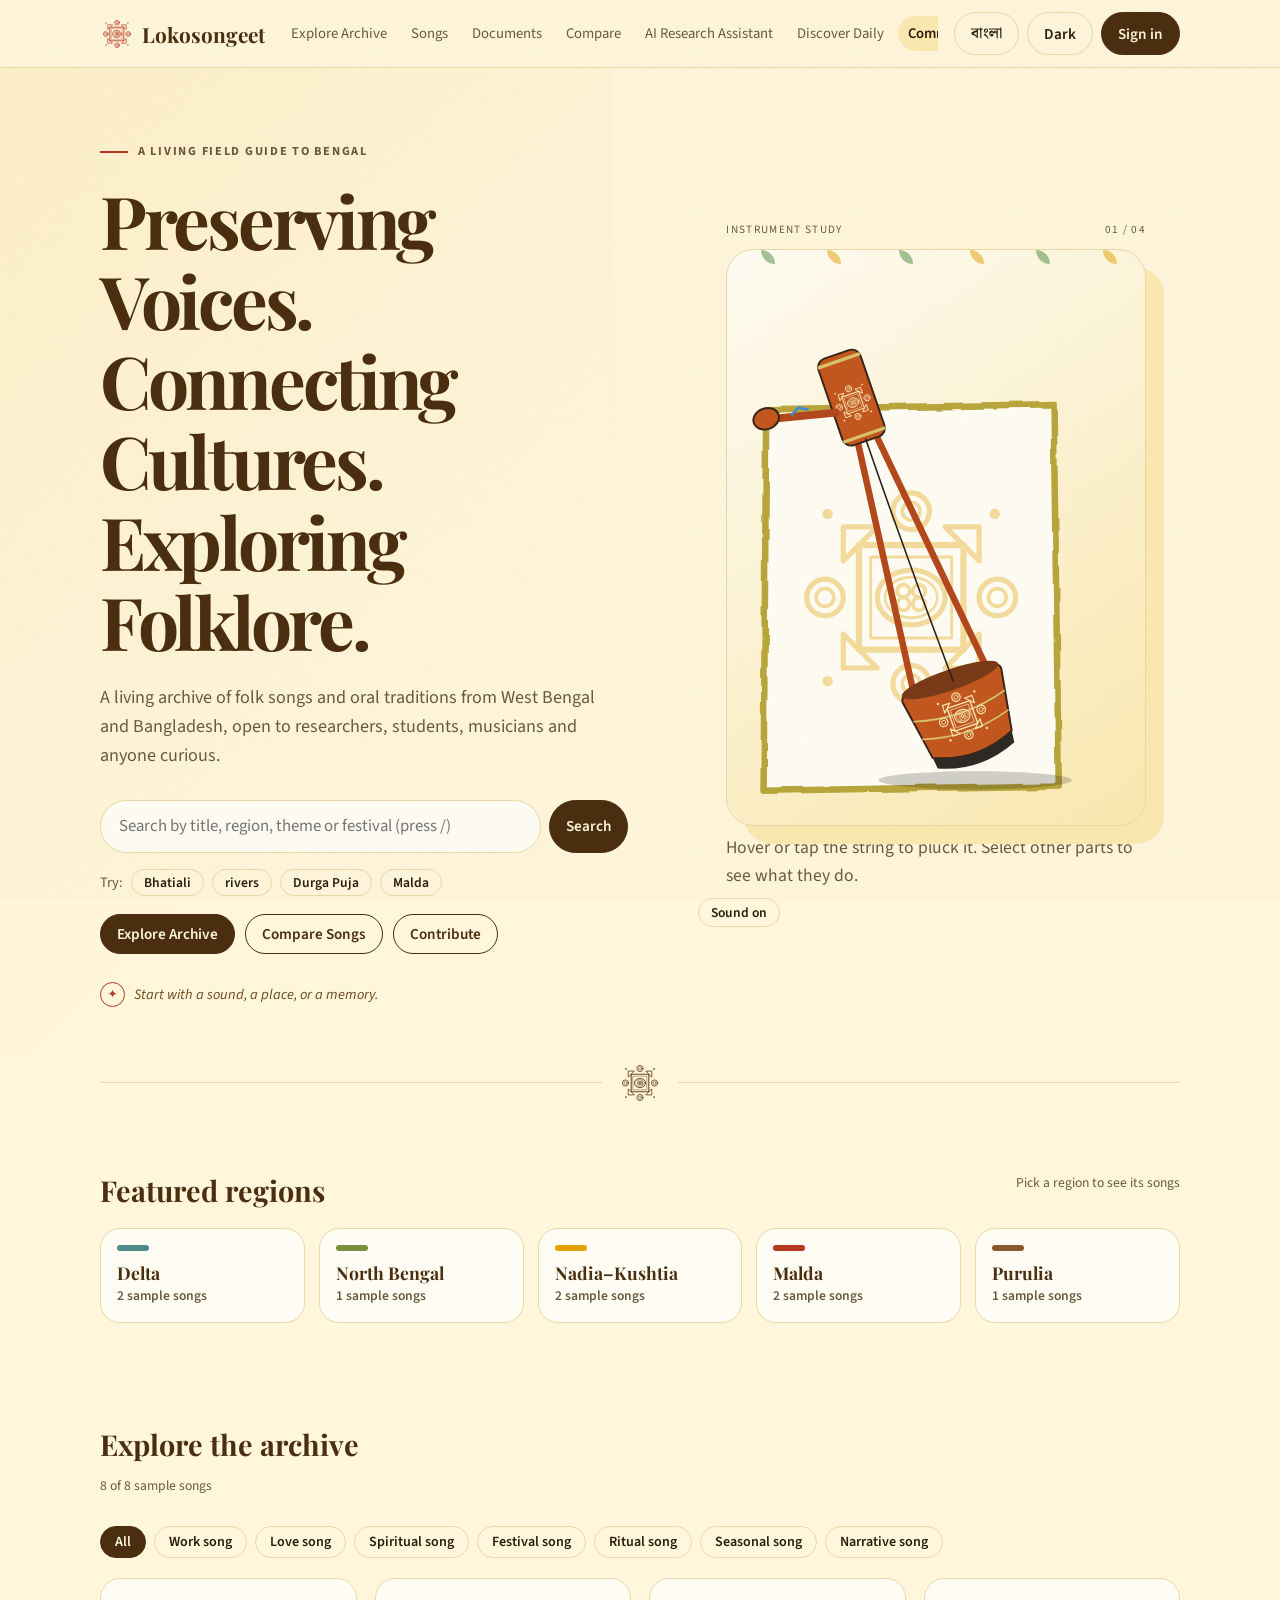
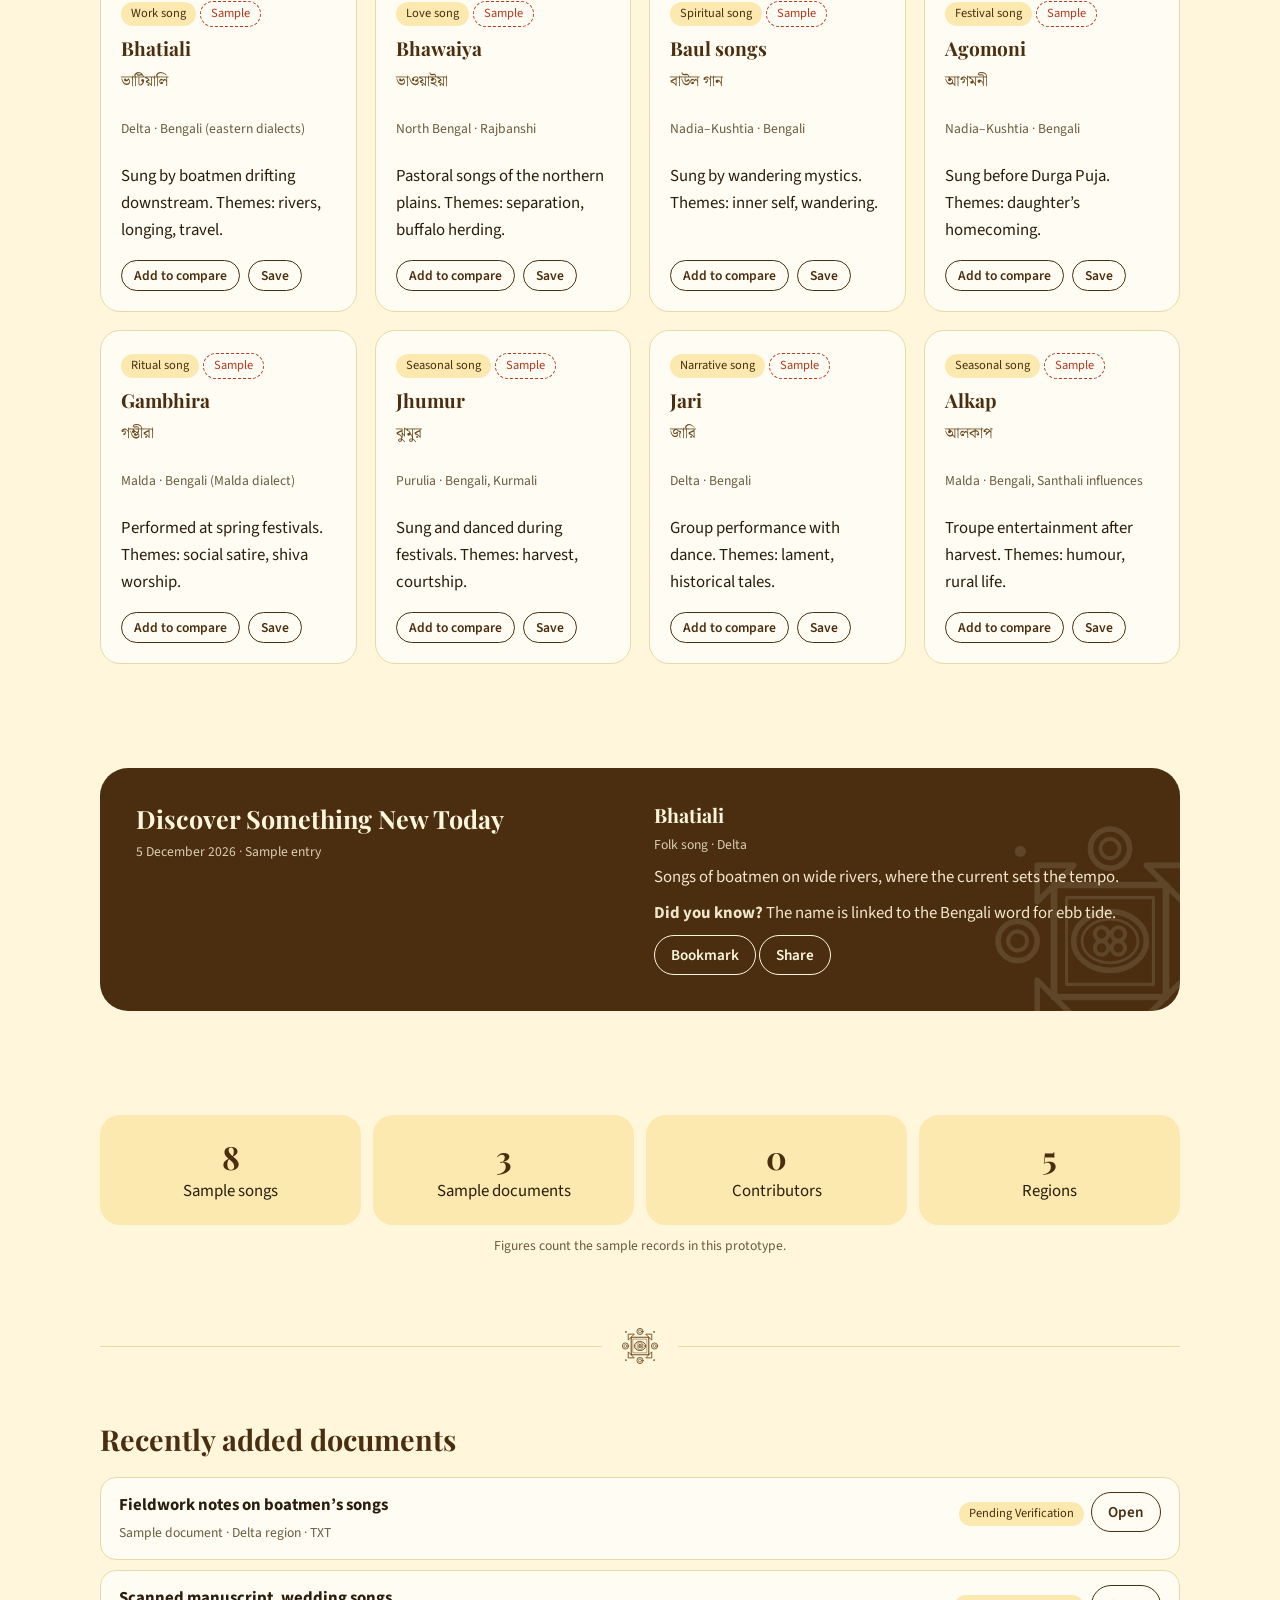
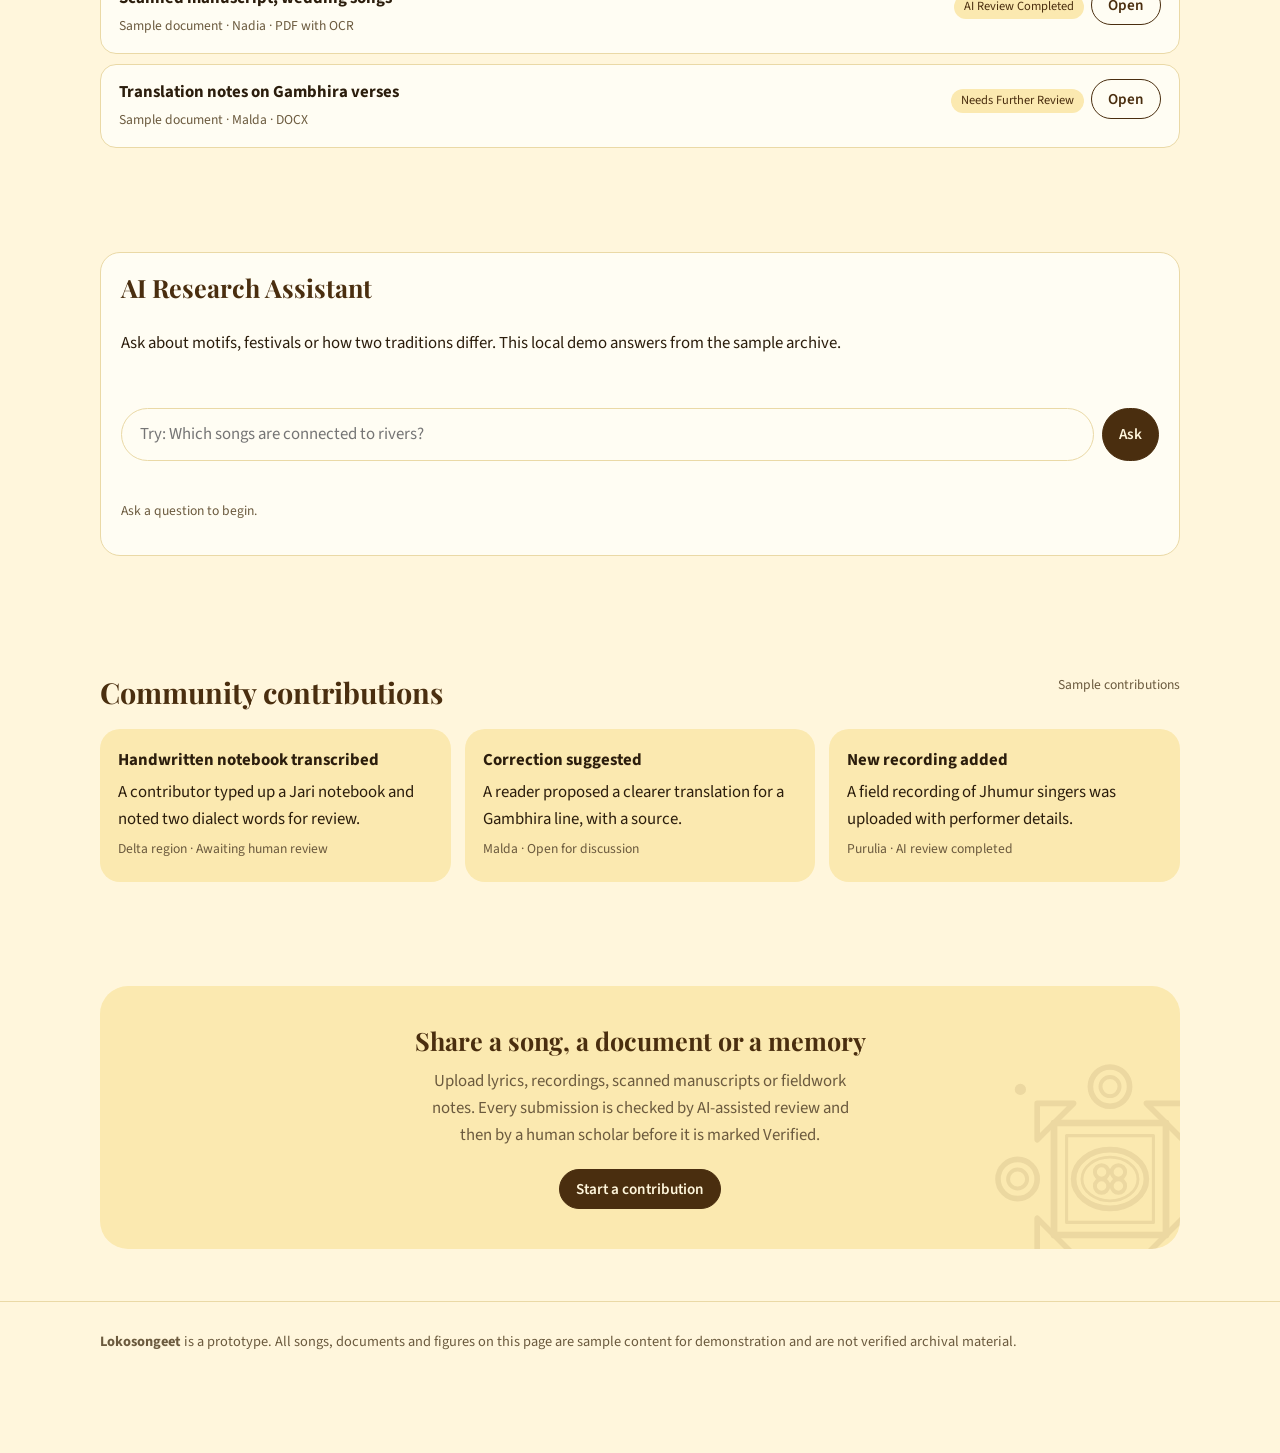
==== index.html @ 604150b5 "Add clickable song details" ====
<!DOCTYPE html>
<html lang="en">
<head>
<meta charset="utf-8">
<meta name="viewport" content="width=device-width, initial-scale=1, viewport-fit=cover">
<title>Lokosongeet – Folklore Archive</title>
<link rel="stylesheet" href="https://fonts.googleapis.com/css2?family=Playfair+Display:wght@500;700&family=Source+Sans+3:wght@400;500;600&family=Noto+Serif+Bengali:wght@400;600&display=swap">
<link rel="stylesheet" href="style.css">
</head>
<body>
<svg width="0" height="0" style="position:absolute" aria-hidden="true"><defs><symbol id="mot" viewBox="0 0 100 100" fill="none" stroke="currentColor" stroke-linecap="round" stroke-linejoin="round"><rect x="30" y="30" width="40" height="40" stroke-width="2.4"/><rect x="34.5" y="34.5" width="31" height="31" stroke-width="1.1"/><ellipse cx="50" cy="50" rx="13" ry="10.5" stroke-width="2"/><ellipse cx="50" cy="50" rx="10" ry="7.8" stroke-width="1"/><g stroke-width="1.4"><circle cx="47" cy="47.5" r="2.4"/><circle cx="53" cy="47.5" r="2.4"/><circle cx="47" cy="52.5" r="2.4"/><circle cx="53" cy="52.5" r="2.4"/></g><g stroke-width="2"><circle cx="50" cy="17" r="7"/><circle cx="50" cy="83" r="7"/><circle cx="17" cy="50" r="7"/><circle cx="83" cy="50" r="7"/></g><g stroke-width="1.4"><circle cx="50" cy="17" r="3.4"/><circle cx="50" cy="83" r="3.4"/><circle cx="17" cy="50" r="3.4"/><circle cx="83" cy="50" r="3.4"/></g><g stroke-width="2"><path d="M24 23H37L24 36Z"/><path d="M76 23H63L76 36Z"/><path d="M24 77H37L24 64Z"/><path d="M76 77H63L76 64Z"/></g><g fill="currentColor" stroke="none"><circle cx="18" cy="18" r="2"/><circle cx="82" cy="18" r="2"/><circle cx="18" cy="82" r="2"/><circle cx="82" cy="82" r="2"/></g></symbol></defs></svg>
<a class="skip" href="#top">Skip to content</a>
<header><div class="bar">
<a class="logo" href="#top"><svg viewBox="0 0 100 100" aria-hidden="true"><use href="#mot"/></svg>Lokosongeet</a>
<nav aria-label="Main">
<a href="#archive" data-i="n1">Explore Archive</a><a href="#archive">Songs</a><a href="#docs">Documents</a><a href="#archive" data-compare>Compare</a><a href="#assistant">AI Research Assistant</a><a href="#daily">Discover Daily</a><a href="#contribute">Community</a><a href="#about">About</a>
</nav>
<div class="tools">
<button class="ghost" id="lang" aria-label="Switch language">বাংলা</button>
<button class="ghost" id="theme" aria-label="Toggle dark mode">Dark</button>
<button class="primary" id="signin">Sign in</button>
</div></div></header>

<main id="top" class="wrap">
<div class="hero hero-new">
<div>
<p class="eyebrow">A living field guide to Bengal</p>
<h1 data-i="h1">Preserving Voices. Connecting Cultures. Exploring Folklore.</h1>
<p data-i="sub">A living archive of folk songs and oral traditions from West Bengal and Bangladesh, open to researchers, students, musicians and anyone curious.</p>
<form class="search" role="search" id="sform"><input id="q" type="search" placeholder="Search by title, region, theme or festival (press /)" aria-label="Search the archive" list="sug"><datalist id="sug"></datalist><button class="primary" type="submit">Search</button></form>
<div class="pop"><span>Try:</span><button data-q="Bhatiali">Bhatiali</button><button data-q="rivers">rivers</button><button data-q="Durga Puja">Durga Puja</button><button data-q="Malda">Malda</button></div>
<div class="row" style="margin-top:18px"><a class="btn primary" href="#archive" data-i="b1">Explore Archive</a><a class="btn" href="#archive" data-compare data-i="b2">Compare Songs</a><a class="btn" href="#contribute" data-i="b3">Contribute</a></div>
<div class="hero-note"><span class="note-mark">✦</span><span>Start with a sound, a place, or a memory.</span></div>
</div>
<div>
<div class="visual-label"><span>Instrument study</span><span>01 / 04</span></div>
<div class="art">
<i class="lf" style="left:8%;--d:-1"></i><i class="lf" style="left:24%;--d:-6"></i><i class="lf" style="left:41%;--d:-3"></i><i class="lf" style="left:58%;--d:-8"></i><i class="lf" style="left:74%;--d:-4"></i><i class="lf" style="left:90%;--d:-9"></i>
<svg id="ek" viewBox="0 0 320 440" role="group" aria-label="Illustration of an ektara, a one-string folk instrument. Select a part to learn about it, or pluck the string.">
<defs><filter id="rough"><feTurbulence type="fractalNoise" baseFrequency=".035" numOctaves="2" seed="4"/><feDisplacementMap in="SourceGraphic" scale="5"/></filter></defs>
<path d="M30 122L250 118L254 410L28 414Z" fill="var(--surf)" stroke="#b9a63a" stroke-width="5" stroke-linejoin="round" filter="url(#rough)"/>
<use href="#mot" x="41" y="166" width="200" height="200" style="color:var(--sage)" opacity=".35"/>
<ellipse cx="190" cy="406" rx="74" ry="7" fill="#000" opacity=".18"/>
<g transform="rotate(-19 190 385)"><g class="sway">
<g class="part" data-part="neck" tabindex="0" role="button" aria-label="Split bamboo neck"><path d="M160 330Q172 220 183 126M220 330Q208 220 197 126" fill="none" stroke="#b5481c" stroke-width="5" stroke-linecap="round"/><path d="M160 330Q172 220 183 126L197 126Q208 220 220 330Z" fill="transparent"/></g>
<rect x="172" y="62" width="34" height="70" rx="7" fill="#c4571f" stroke="#3a2418" stroke-width="1.5"/>
<use href="#mot" x="172" y="84" width="34" height="34" style="color:#f6e6b0"/>
<rect x="172" y="66" width="34" height="2.5" fill="#d9c46a"/><rect x="172" y="126" width="34" height="2.5" fill="#d9c46a"/>
<g class="part" data-part="peg" tabindex="0" role="button" aria-label="Tuning peg"><path d="M174 104L128 93" stroke="#b5481c" stroke-width="6" stroke-linecap="round"/><ellipse cx="122" cy="91" rx="10" ry="8" fill="#c4571f" stroke="#3a2418" stroke-width="1.5"/><path d="M141 95L148 91L155 95" stroke="#3b8fd0" stroke-width="2" fill="none"/></g>
<g class="part" data-part="gourd" tabindex="0" role="button" aria-label="Gourd body">
<path d="M150 330Q150 321 190 321Q230 321 230 330L222 378Q190 392 158 378Z" fill="#c4571f" stroke="#3a2418" stroke-width="1.5"/><ellipse cx="190" cy="326" rx="39" ry="8" fill="#7a3a18"/><path d="M158 378Q190 392 222 378L221 387Q190 400 159 387Z" fill="#2d2a26"/>
<path d="M153 347Q190 358 227 347M155 362Q190 373 225 362" stroke="#d9c46a" stroke-width="1.2" fill="none"/>

<g class="mg"><use href="#mot" x="167" y="332" width="46" height="46" style="color:#f6e6b0"/></g></g>
<g class="part" data-part="string" tabindex="0" role="button" aria-label="Pluck the string"><path d="M189 130Q189 230 192 328" stroke="transparent" stroke-width="24" fill="none"/><path d="M189 130Q189 230 192 328" fill="none" stroke="#2a2018" stroke-width="1.2"><animate attributeName="d" dur="1s" begin="indefinite" values="M189 130Q189 230 192 328;M189 130Q213 230 192 328;M189 130Q166 230 192 328;M189 130Q206 230 192 328;M189 130Q172 230 192 328;M189 130Q199 230 192 328;M189 130Q180 230 192 328;M189 130Q189 230 192 328"/></path></g>
<g fill="none" stroke="#c9a93a" stroke-width="1.5" pointer-events="none"><circle cx="190" cy="352" r="0" opacity="0"><animate attributeName="r" values="10;70" dur="1.2s" begin="indefinite"/><animate attributeName="opacity" values=".7;0" dur="1.2s" begin="indefinite"/></circle><circle cx="190" cy="352" r="0" opacity="0"><animate attributeName="r" values="10;95" dur="1.7s" begin="indefinite"/><animate attributeName="opacity" values=".5;0" dur="1.7s" begin="indefinite"/></circle></g>
</g></g>
</svg>
</div>
<p class="cap" id="fact" aria-live="polite">Hover or tap the string to pluck it. Select other parts to see what they do.</p>
<button class="ghost" id="snd" aria-pressed="true" style="padding:4px 12px;font-size:.85rem;margin:8px 6px 0">Sound on</button>
</div>
</div>

<div class="orn" aria-hidden="true"></div>
<section><div class="head"><h2>Featured regions</h2><p class="meta">Pick a region to see its songs</p></div><div class="regs" id="regs"></div></section>
<section id="archive">
<div class="head"><div><h2>Explore the archive</h2><p class="meta" id="count" aria-live="polite"></p></div><div class="chips" id="cats" role="group" aria-label="Filter by category"></div></div>
<div class="grid" id="songs"></div>
</section>

<section id="daily"><div class="daily"><svg class="wm" viewBox="0 0 100 100" aria-hidden="true"><use href="#mot"/></svg>
<div><h2>Discover Something New Today</h2><p class="meta" style="color:inherit;opacity:.8" id="dd"></p></div>
<div id="dbody"></div>
</div></section>

<section><div class="stats" id="stats"></div><p class="meta" style="text-align:center;margin-top:10px">Figures count the sample records in this prototype.</p></section>

<div class="orn" aria-hidden="true"></div>
<section id="docs"><div class="head"><h2>Recently added documents</h2></div>
<ul class="docs">
<li><span><b>Fieldwork notes on boatmen’s songs</b><br><span class="meta">Sample document · Delta region · TXT</span></span><span><span class="tag">Pending Verification</span> <button data-doc="Fieldwork notes on boatmen’s songs">Open</button></span></li>
<li><span><b>Scanned manuscript, wedding songs</b><br><span class="meta">Sample document · Nadia · PDF with OCR</span></span><span><span class="tag">AI Review Completed</span> <button data-doc="Scanned manuscript, wedding songs">Open</button></span></li>
<li><span><b>Translation notes on Gambhira verses</b><br><span class="meta">Sample document · Malda · DOCX</span></span><span><span class="tag">Needs Further Review</span> <button data-doc="Translation notes on Gambhira verses">Open</button></span></li>
</ul></section>

<section id="assistant"><div class="card"><h2>AI Research Assistant</h2><p>Ask about motifs, festivals or how two traditions differ. This local demo answers from the sample archive.</p><form class="search" id="askform"><input id="ask" type="search" placeholder="Try: Which songs are connected to rivers?" aria-label="Ask the research assistant"><button class="primary" type="submit">Ask</button></form><p id="answer" class="meta" aria-live="polite">Ask a question to begin.</p></div></section>

<section id="community"><div class="head"><h2>Community contributions</h2><p class="meta">Sample contributions</p></div><div class="contrib"><div><b>Handwritten notebook transcribed</b><p>A contributor typed up a Jari notebook and noted two dialect words for review.</p><p class="meta">Delta region · Awaiting human review</p></div><div><b>Correction suggested</b><p>A reader proposed a clearer translation for a Gambhira line, with a source.</p><p class="meta">Malda · Open for discussion</p></div><div><b>New recording added</b><p>A field recording of Jhumur singers was uploaded with performer details.</p><p class="meta">Purulia · AI review completed</p></div></div></section>
<section id="contribute"><div class="cta"><svg class="wm" viewBox="0 0 100 100" aria-hidden="true"><use href="#mot"/></svg><h2>Share a song, a document or a memory</h2><p>Upload lyrics, recordings, scanned manuscripts or fieldwork notes. Every submission is checked by AI-assisted review and then by a human scholar before it is marked Verified.</p><button class="primary" id="contributeBtn">Start a contribution</button></div></section>
</main>

<footer id="about"><div class="wrap"><b>Lokosongeet</b> is a prototype. All songs, documents and figures on this page are sample content for demonstration and are not verified archival material.</div></footer>

<div id="tray"><div class="in"><b id="tn"></b><div class="chips" id="tc"></div><button class="primary" id="go">Compare</button><button id="clr">Clear</button></div></div>
<dialog id="dlg"><h2>Comparison</h2><div class="scroll"><table id="tbl"></table></div><p class="meta">This table shows archive metadata only. AI analysis, evidence labels and PDF/DOCX export need the backend and a server-side AI key.</p><button id="cls">Close</button></dialog>
<dialog id="signinDlg"><h2>Sign in</h2><p class="meta">This prototype stores your session only in this browser.</p><form id="signinForm"><label>Email<br><input name="email" type="email" required placeholder="you@example.com"></label><label>Password<br><input name="password" type="password" required minlength="4" placeholder="At least 4 characters"></label><div class="acts"><button class="primary" type="submit">Continue</button><button type="button" data-close-dialog="signinDlg">Cancel</button></div></form></dialog>
<dialog id="docDlg"><h2 id="docTitle"></h2><p id="docBody"></p><p class="meta">Sample document preview · archival verification is not complete.</p><button type="button" data-close-dialog="docDlg">Close</button></dialog>
<dialog id="songDlg"><h2 id="songTitle"></h2><div id="songBody"></div><button type="button" data-close-dialog="songDlg">Close</button></dialog>
<dialog id="contributeDlg"><h2>Start a contribution</h2><p class="meta">Add a sample submission to this local session.</p><form id="contributeForm"><label>Title<br><input name="title" required placeholder="Name of the song or memory"></label><label>Notes<br><textarea name="notes" rows="4" required placeholder="Tell us about it"></textarea></label><label>Attach a file (optional)<br><input name="file" type="file"></label><div class="acts"><button class="primary" type="submit">Submit contribution</button><button type="button" data-close-dialog="contributeDlg">Cancel</button></div></form></dialog>
<div id="toast" role="status"></div>

<script src="app.js"></script>
</body>
</html>
---- style.css ----
:root{--bg:#fff6dc;--surf:#fffdf3;--ink:#2b1d0c;--mute:#6b5a3e;--green:#4a2e0f;--sage:#e0a100;--sagebg:#fbe9b0;--clay:#b5381f;--brown:#6b4a1f;--line:#ead9a6;--on:#fff6dc;
box-sizing:border-box;padding-top:env(safe-area-inset-top,0px);padding-bottom:env(safe-area-inset-bottom,0px)}
@media(prefers-color-scheme:dark){:root:not([data-theme="light"]){--bg:#1f160a;--surf:#2a1e0e;--ink:#f6ead0;--mute:#cdb98f;--green:#f3c24a;--sage:#e0a100;--sagebg:#3a2b1280;--clay:#ef8a70;--brown:#d9b36b;--line:#4a3718;--on:#1f160a}}
:root[data-theme="dark"]{--bg:#1f160a;--surf:#2a1e0e;--ink:#f6ead0;--mute:#cdb98f;--green:#f3c24a;--sage:#e0a100;--sagebg:#3a2b1280;--clay:#ef8a70;--brown:#d9b36b;--line:#4a3718;--on:#1f160a}
html{scroll-padding-top:env(safe-area-inset-top,0px);scroll-behavior:smooth}
*{box-sizing:border-box}
body{margin:0;background:var(--bg);color:var(--ink);font:400 1.05rem/1.6 'Source Sans 3','Noto Serif Bengali',system-ui,sans-serif}
body::before{content:"";position:fixed;inset:0 0 auto;height:env(safe-area-inset-top,0px);background:var(--bg);z-index:30}
h1,h2,h3{font-family:'Playfair Display','Noto Serif Bengali',Georgia,serif;font-weight:700;line-height:1.2;margin:0;color:var(--green)}
a{color:inherit}
:focus-visible{outline:3px solid var(--clay);outline-offset:2px}
.wrap{max-width:1120px;margin:0 auto;padding:0 20px}
header{position:sticky;top:env(safe-area-inset-top,0px);z-index:20;background:var(--bg);border-bottom:1px solid var(--line)}
.bar{display:flex;align-items:center;gap:16px;padding:12px 20px;max-width:1120px;margin:0 auto}
.logo{font:700 1.3rem 'Playfair Display',serif;color:var(--green);text-decoration:none;white-space:nowrap}
nav{display:flex;gap:4px;flex:1;overflow-x:auto;scrollbar-width:none}
nav a{padding:6px 10px;border-radius:99px;text-decoration:none;font-size:.92rem;color:var(--mute);white-space:nowrap}
nav a:hover{background:var(--sagebg);color:var(--ink)}
.tools{display:flex;gap:8px}
button,.btn{font:600 .95rem 'Source Sans 3','Noto Serif Bengali',sans-serif;border-radius:99px;border:1px solid var(--green);background:transparent;color:var(--green);padding:8px 16px;cursor:pointer;text-decoration:none;display:inline-block}
button:hover,.btn:hover{background:var(--sagebg)}
.primary{background:var(--green);color:var(--on)}.primary:hover{background:var(--green);opacity:.9}
.ghost{border-color:var(--line);color:var(--ink)}
.hero{display:grid;grid-template-columns:1.1fr .9fr;gap:40px;align-items:center;padding:56px 0 40px}
.hero h1{font-size:clamp(2.2rem,5.4vw,3.9rem);line-height:1.1;letter-spacing:-.01em}
.hero p{color:var(--mute);max-width:52ch;font-size:1.1rem}
.search{display:flex;gap:8px;margin:24px 0 16px}
.search input{flex:1;min-width:0;padding:12px 18px;border-radius:99px;border:1px solid var(--line);background:var(--surf);color:var(--ink);font:inherit}
.row{display:flex;gap:10px;flex-wrap:wrap}
nav a.on{background:var(--sagebg);color:var(--ink);font-weight:600}
header{transition:box-shadow .2s}header.sc{box-shadow:0 4px 16px #4a2e0f1c}
.logo{display:flex;align-items:center;gap:8px}.logo svg{width:24px;height:30px;transform:rotate(-14deg)}.ls{transform-box:fill-box;transform-origin:50% 100%}.logo:hover .ls{animation:ls .6s ease-out}@keyframes ls{20%{transform:skewX(14deg)}40%{transform:skewX(-12deg)}60%{transform:skewX(8deg)}80%{transform:skewX(-4deg)}}
.art{position:relative;overflow:hidden;border-radius:28px;max-width:420px;width:100%;margin:0 auto}.art svg{width:100%;height:auto;display:block;position:relative;z-index:1}
.sway{animation:sway 6s ease-in-out infinite;transform-origin:190px 385px}@keyframes sway{50%{transform:rotate(1.4deg)}}
.part{cursor:pointer}.part:hover,.part:focus-visible{outline:0;filter:drop-shadow(0 0 5px #e0a100)}
.lf{position:absolute;top:0;width:14px;height:14px;border-radius:0 100% 0 100%;background:#4e8a3e;opacity:.5;animation:fall 10s linear infinite;animation-delay:calc(var(--d)*1s)}.lf:nth-child(even){background:#e0a100}
@keyframes fall{from{transform:translate(0,-20px) rotate(0)}to{transform:translate(36px,470px) rotate(300deg)}}
.cap{font-size:.85rem;color:var(--mute);margin:8px 6px 0}
.orn{height:22px;opacity:.75;background:url("data:image/svg+xml,%3Csvg xmlns='http://www.w3.org/2000/svg' width='60' height='22'%3E%3Cpath d='M30 11q-8-9-18-4 8 8 18 4zM30 11q8-9 18-4-8 8-18 4z' fill='%234e8a3e'/%3E%3Ccircle cx='30' cy='11' r='2.5' fill='%23e0a100'/%3E%3C/svg%3E") center/auto 22px repeat-x}
.logo svg{width:34px;height:34px;transform:none;color:var(--clay);transition:transform .6s}.logo:hover svg{transform:rotate(90deg)}
.mg{transform-box:fill-box;transform-origin:center}.mg.hit{animation:tw 1s ease-out}@keyframes tw{to{transform:rotate(360deg)}}
.orn{height:48px;opacity:1;background:none;display:flex;align-items:center;gap:16px;color:var(--brown)}.orn::before,.orn::after{content:"";flex:1;height:1px;background:var(--line)}.orn svg{width:44px;height:44px;transition:transform .6s}.orn:hover svg{transform:rotate(90deg)}
.daily,.cta{position:relative;overflow:hidden}.daily>div,.cta>:not(.wm){position:relative}.wm{position:absolute;right:-70px;bottom:-70px;width:280px;height:280px;opacity:.12;animation:spin 80s linear infinite;pointer-events:none}.cta .wm{color:var(--brown);opacity:.1}@keyframes spin{to{transform:rotate(360deg)}}
body::after{content:"";position:fixed;inset:0;pointer-events:none;z-index:60;opacity:.07;mix-blend-mode:multiply;background:url("data:image/svg+xml,%3Csvg xmlns='http://www.w3.org/2000/svg' width='160' height='160'%3E%3Cfilter id='n'%3E%3CfeTurbulence type='fractalNoise' baseFrequency='.8' numOctaves='2'/%3E%3C/filter%3E%3Crect width='160' height='160' filter='url(%23n)'/%3E%3C/svg%3E")}
@media(prefers-reduced-motion:reduce){.wm{animation:none}.mg.hit{animation:none}.lf{display:none}.sway{animation:none}.logo:hover .ls{animation:none}}
section{padding:52px 0}
.head{display:flex;justify-content:space-between;align-items:end;gap:16px;flex-wrap:wrap;margin-bottom:20px}
.head h2{font-size:1.8rem}
.chips{display:flex;gap:8px;flex-wrap:wrap}
.chip{padding:5px 14px;font-size:.88rem;border-color:var(--line);color:var(--ink)}
.chip[aria-pressed="true"]{background:var(--green);color:var(--on);border-color:var(--green)}
.grid{display:grid;grid-template-columns:repeat(auto-fill,minmax(250px,1fr));gap:18px}
.card{background:var(--surf);border:1px solid var(--line);border-radius:20px;padding:20px;display:flex;flex-direction:column;gap:10px}
.song-card{cursor:pointer;transition:transform .2s,box-shadow .2s}.song-card:hover,.song-card:focus-visible{transform:translateY(-3px);box-shadow:0 10px 24px #4a2e0f1c}
.card h3{font-size:1.2rem}
.card .bn{font-family:'Noto Serif Bengali',serif;color:var(--brown);font-size:.95rem}
.meta{font-size:.85rem;color:var(--mute)}
.tag{display:inline-block;font-size:.78rem;padding:2px 10px;border-radius:99px;background:var(--sagebg);color:var(--green);margin-right:4px}
.sample{border:1px dashed var(--clay);color:var(--clay);background:none}
.acts{margin-top:auto;display:flex;gap:8px;flex-wrap:wrap;padding-top:6px}
.acts button{padding:5px 12px;font-size:.85rem}
.acts button[aria-pressed="true"]{background:var(--clay);border-color:var(--clay);color:var(--on)}
.daily{background:var(--green);color:var(--on);border-radius:28px;padding:36px;display:grid;grid-template-columns:1fr 1fr;gap:28px}
.daily h2,.daily h3{color:var(--on)}.daily p{margin:.5em 0;opacity:.92}
.daily .btn{border-color:var(--on);color:var(--on)}.daily .btn:hover{background:#ffffff22}
.stats{display:grid;grid-template-columns:repeat(4,1fr);gap:12px;text-align:center}
.stats div{background:var(--sagebg);border-radius:20px;padding:20px 8px}
.stats b{display:block;font:700 2rem 'Playfair Display',serif;color:var(--green)}
.docs{list-style:none;margin:0;padding:0;display:grid;gap:10px}
.docs li{background:var(--surf);border:1px solid var(--line);border-radius:16px;padding:14px 18px;display:flex;justify-content:space-between;gap:12px;flex-wrap:wrap}
.cta{background:var(--sagebg);border-radius:28px;padding:40px;text-align:center}
.cta p{max-width:56ch;margin:12px auto 20px;color:var(--mute)}
#tray{position:fixed;left:0;right:0;bottom:0;background:var(--surf);border-top:1px solid var(--line);padding:10px 20px calc(10px + env(safe-area-inset-bottom,0px));display:none;z-index:25}
#tray.on{display:block}#tray .in{max-width:1120px;margin:0 auto;display:flex;gap:12px;align-items:center;flex-wrap:wrap}
#tray .chips{flex:1}
dialog{border:1px solid var(--line);border-radius:20px;background:var(--surf);color:var(--ink);max-width:min(860px,94vw);padding:24px}
dialog::backdrop{background:#000a}
dialog form{display:grid;gap:14px;min-width:min(380px,78vw)}
dialog label{font-size:.9rem;color:var(--mute)}
dialog input,dialog textarea{width:100%;margin-top:5px;padding:10px 12px;border:1px solid var(--line);border-radius:10px;background:var(--bg);color:var(--ink);font:inherit}
dialog .acts{margin-top:4px}
dl{display:grid;grid-template-columns:max-content 1fr;gap:8px 18px;margin:18px 0}dt{font-weight:600;color:var(--green)}dd{margin:0}
.scroll{overflow-x:auto}table{border-collapse:collapse;width:100%;font-size:.9rem}
th,td{text-align:left;padding:8px 10px;border-bottom:1px solid var(--line);vertical-align:top}th{color:var(--green)}
#toast{position:fixed;left:50%;bottom:80px;transform:translateX(-50%);background:var(--ink);color:var(--bg);padding:10px 18px;border-radius:99px;opacity:0;pointer-events:none;transition:opacity .2s;z-index:40;font-size:.9rem}
#toast.on{opacity:1}
footer{border-top:1px solid var(--line);padding:28px 0 100px;color:var(--mute);font-size:.9rem}
.skip{position:absolute;left:-999px;top:8px;background:var(--green);color:var(--on);padding:8px 14px;border-radius:99px;z-index:50}.skip:focus{left:12px}
.pop{display:flex;gap:8px;flex-wrap:wrap;align-items:center;font-size:.9rem;color:var(--mute)}.pop button{padding:3px 12px;font-size:.85rem;border-color:var(--line);color:var(--ink)}
.regs{display:grid;grid-template-columns:repeat(auto-fit,minmax(170px,1fr));gap:14px}
.reg{text-align:left;border-radius:20px;border:1px solid var(--line);background:var(--surf);padding:16px;color:var(--ink)}.reg i{display:block;width:32px;height:6px;border-radius:99px;margin-bottom:10px;background:var(--c)}.reg b{display:block;font:700 1.1rem 'Playfair Display',serif;color:var(--green)}.reg span{font-size:.85rem;color:var(--mute)}
.contrib{display:grid;grid-template-columns:repeat(auto-fit,minmax(260px,1fr));gap:14px}.contrib div{background:var(--sagebg);border-radius:20px;padding:18px}.contrib p{margin:.3em 0}
@media(max-width:820px){.hero,.daily{grid-template-columns:1fr}.stats{grid-template-columns:repeat(2,1fr)}.tools .ghost{display:none}.bar{flex-wrap:wrap}nav{order:3;flex-basis:100%}}
@media(prefers-reduced-motion:reduce){html{scroll-behavior:auto}}

/* Landing page treatment */
.hero-new{position:relative;grid-template-columns:1.04fr .96fr;gap:64px;padding:74px 0 52px}
.hero-new::before{content:"";position:absolute;left:-18vw;top:0;width:58vw;height:100%;background:linear-gradient(135deg,var(--sagebg),transparent 72%);opacity:.48;z-index:-1;pointer-events:none}
.hero-new h1{max-width:680px;font-size:clamp(2.7rem,5.7vw,5.15rem);letter-spacing:-.045em}
.hero-new p:not(.eyebrow):not(.cap){max-width:58ch;margin:22px 0;color:var(--mute);font-size:1.13rem}
.eyebrow{display:flex;align-items:center;gap:10px;margin:0 0 18px!important;color:var(--clay);font-size:.77rem!important;font-weight:700;letter-spacing:.14em;text-transform:uppercase}
.eyebrow::before{content:"";width:28px;height:2px;background:var(--clay)}
.hero-new .search{max-width:590px;margin-top:30px}
.hero-note{display:flex;align-items:center;gap:9px;margin-top:28px;color:var(--brown);font-size:.9rem;font-style:italic}
.note-mark{display:grid;place-items:center;width:25px;height:25px;border:1px solid var(--clay);border-radius:50%;color:var(--clay);font-style:normal;font-size:.75rem}
.visual-label{display:flex;justify-content:space-between;margin:0 auto 10px;max-width:420px;color:var(--mute);font-size:.7rem;letter-spacing:.12em;text-transform:uppercase}
.hero-new .art{border:1px solid var(--line);background:linear-gradient(145deg,var(--surf),var(--sagebg));box-shadow:18px 18px 0 var(--sagebg)}
.hero-new .cap{max-width:420px;margin-left:auto;margin-right:auto}
@media(max-width:820px){.hero-new{gap:34px;padding-top:48px}.hero-new::before{left:-20px;width:calc(100% + 40px);height:54%;}.hero-new .art{box-shadow:10px 10px 0 var(--sagebg)}}
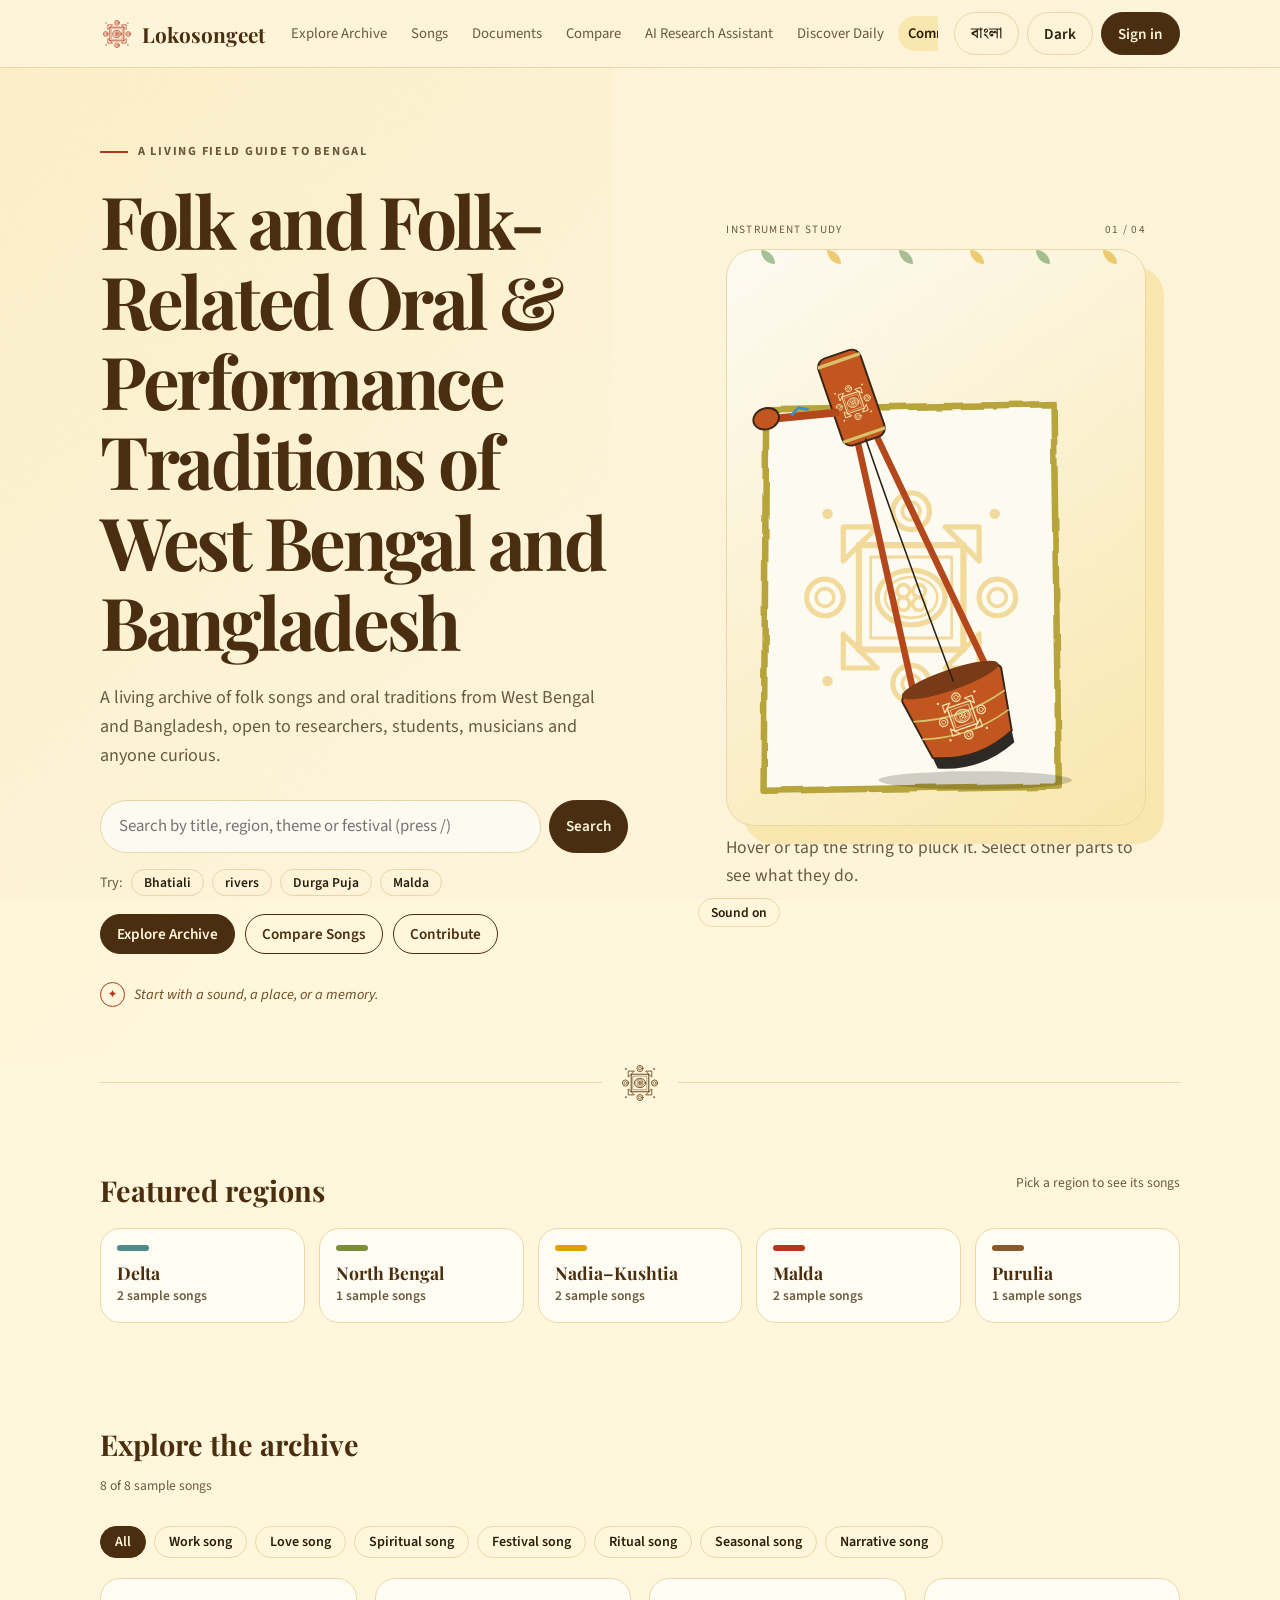
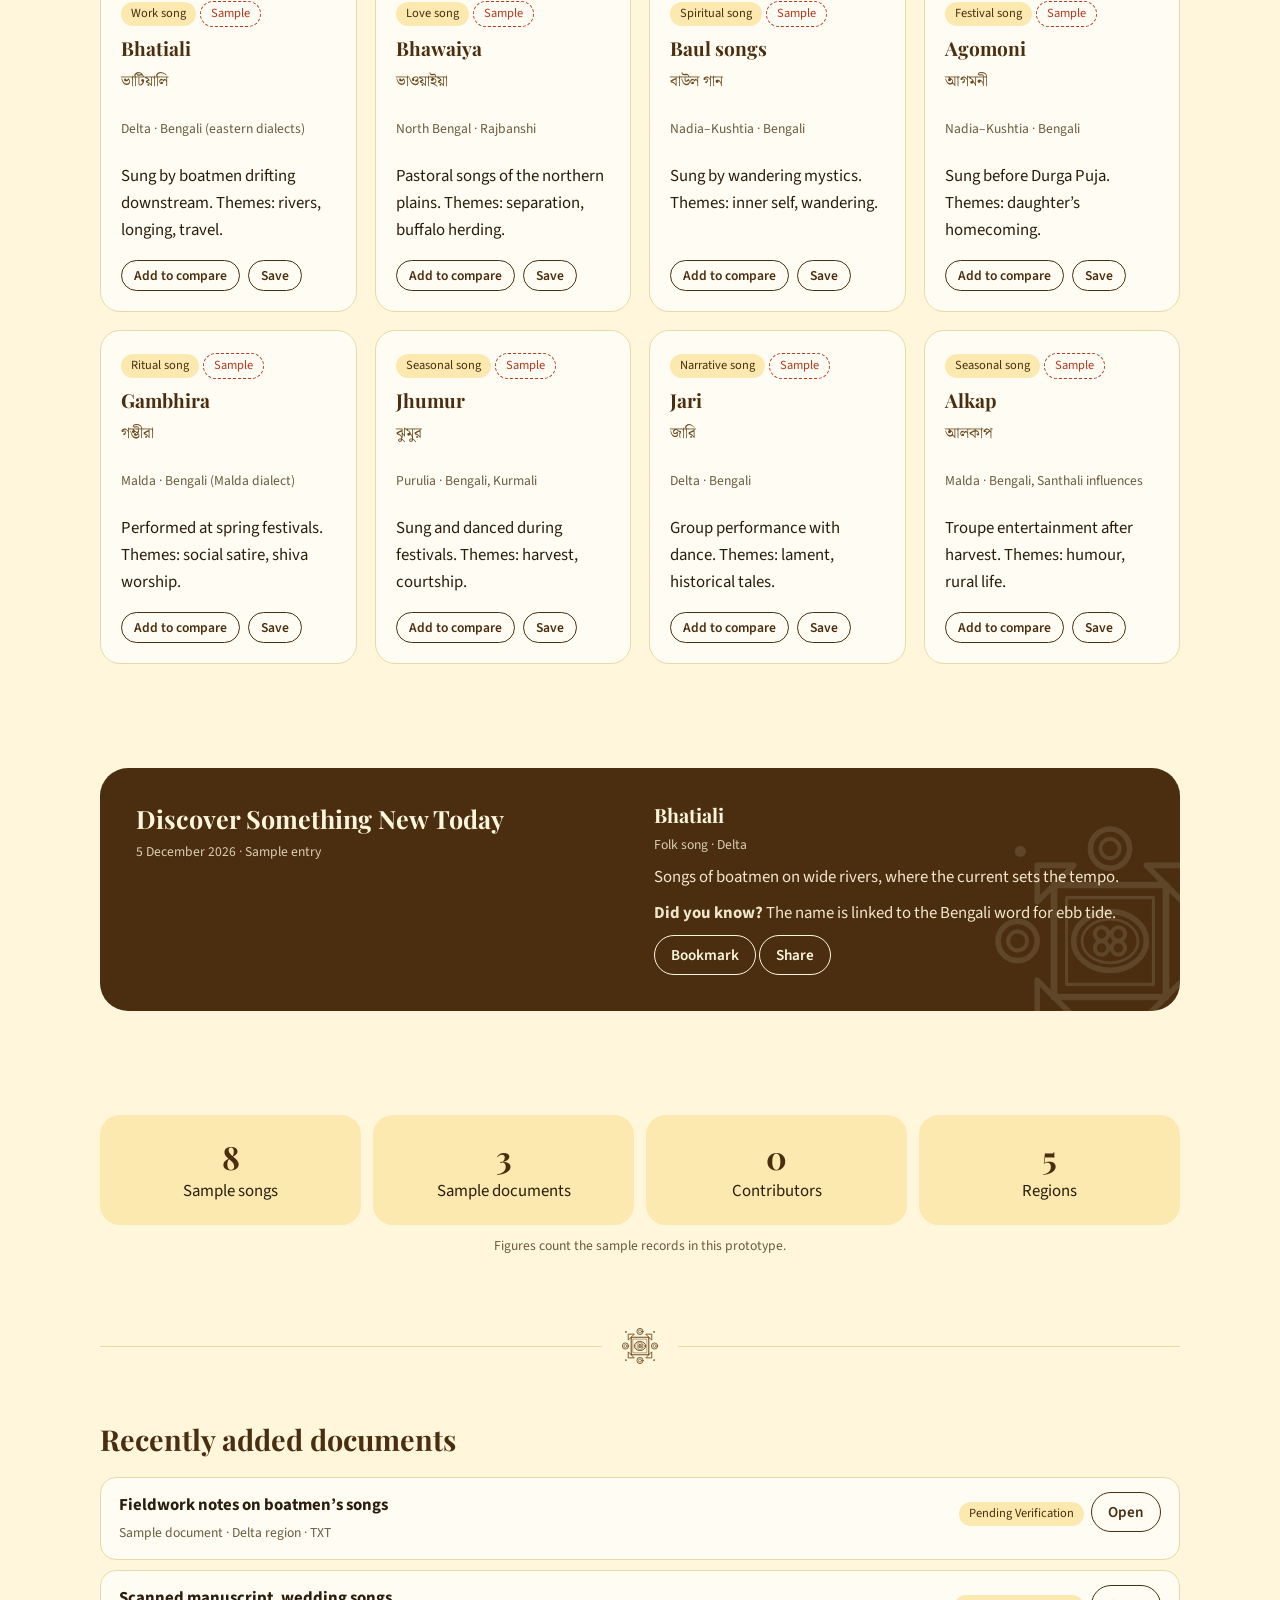
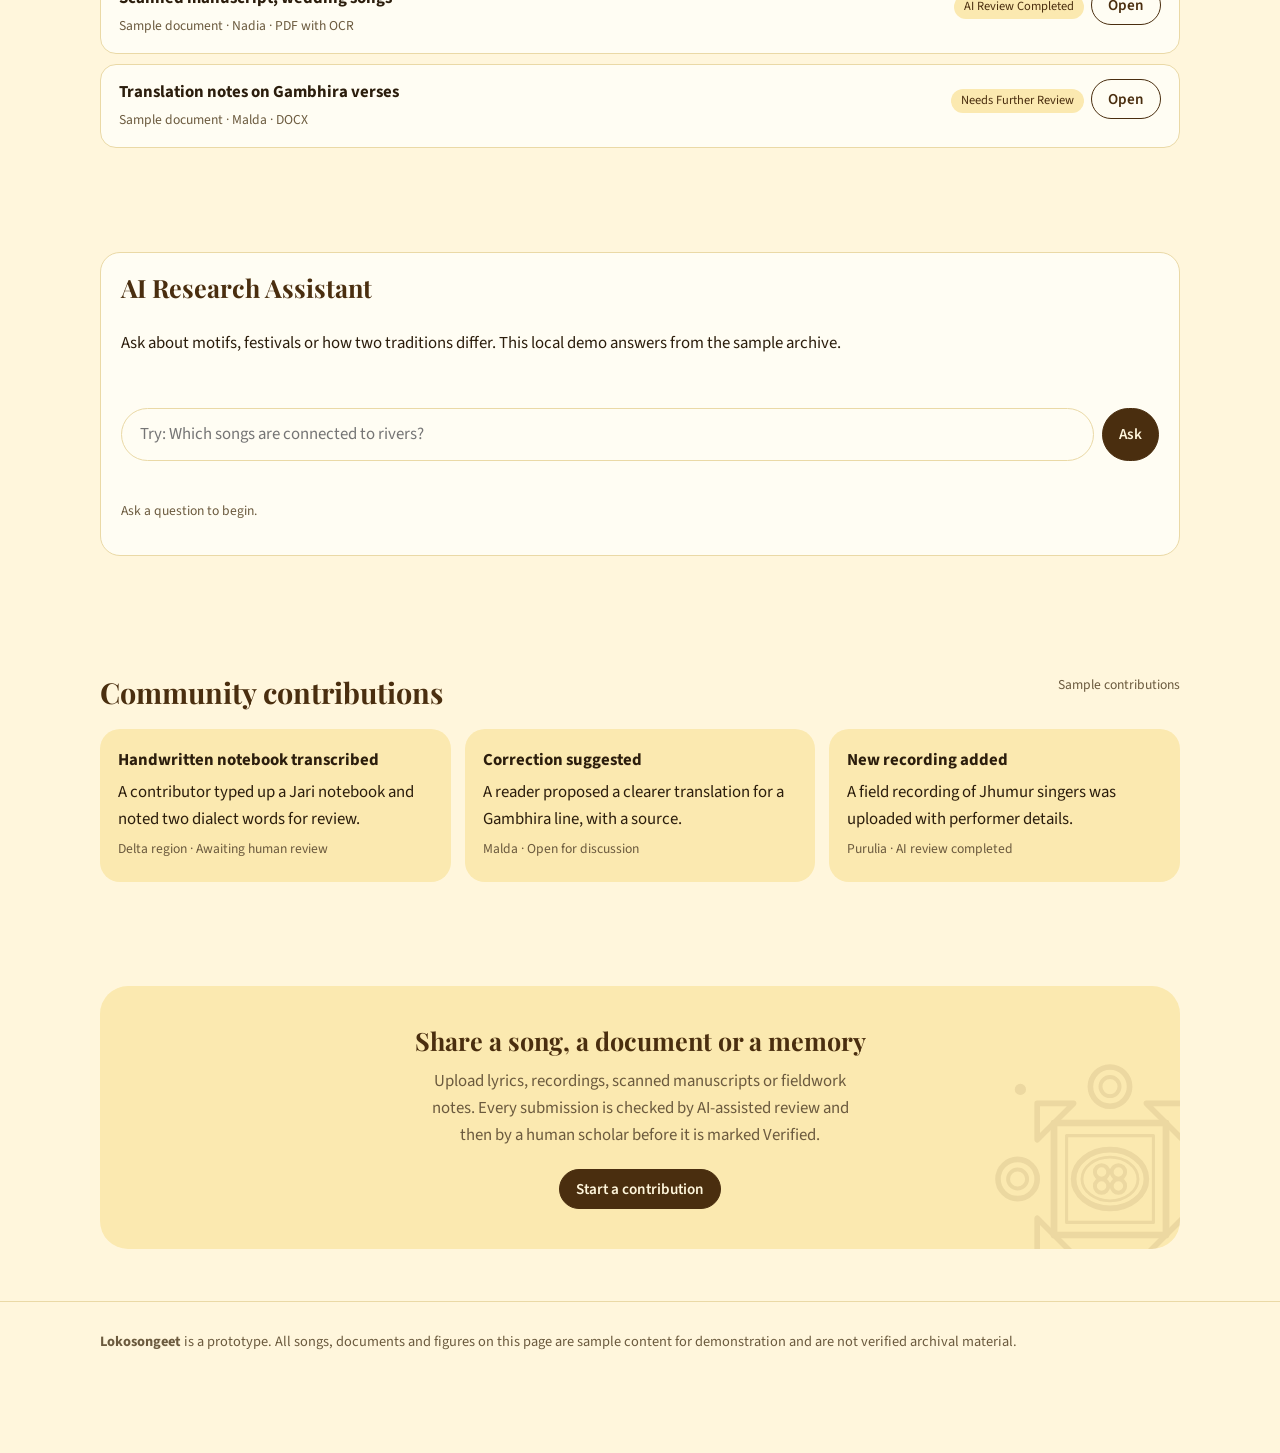
==== commit 23fc3a60: "Update archive title" ====
--- a/index.html
+++ b/index.html
@@ -25,7 +25,7 @@
 <div class="hero hero-new">
 <div>
 <p class="eyebrow">A living field guide to Bengal</p>
-<h1 data-i="h1">Preserving Voices. Connecting Cultures. Exploring Folklore.</h1>
+<h1 data-i="h1">Folk and Folk-Related Oral &amp; Performance Traditions of West Bengal and Bangladesh</h1>
 <p data-i="sub">A living archive of folk songs and oral traditions from West Bengal and Bangladesh, open to researchers, students, musicians and anyone curious.</p>
 <form class="search" role="search" id="sform"><input id="q" type="search" placeholder="Search by title, region, theme or festival (press /)" aria-label="Search the archive" list="sug"><datalist id="sug"></datalist><button class="primary" type="submit">Search</button></form>
 <div class="pop"><span>Try:</span><button data-q="Bhatiali">Bhatiali</button><button data-q="rivers">rivers</button><button data-q="Durga Puja">Durga Puja</button><button data-q="Malda">Malda</button></div>
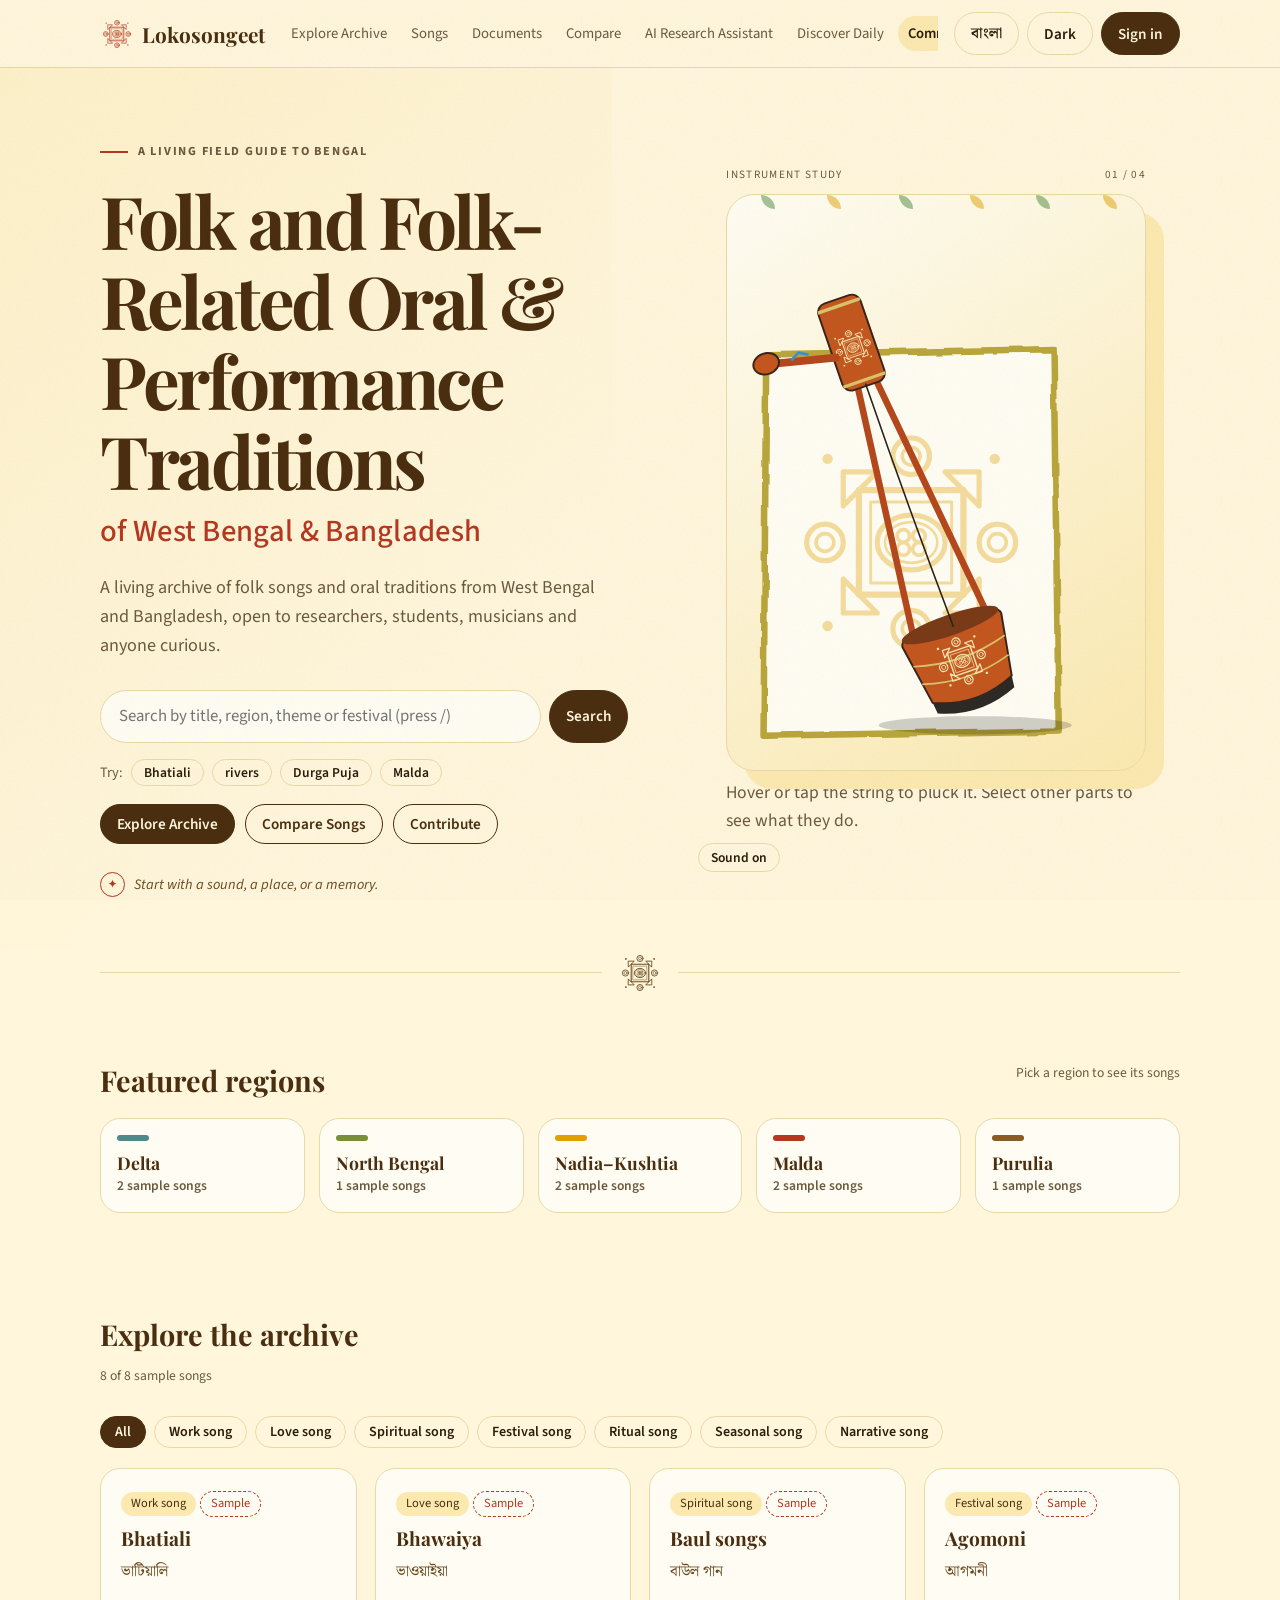
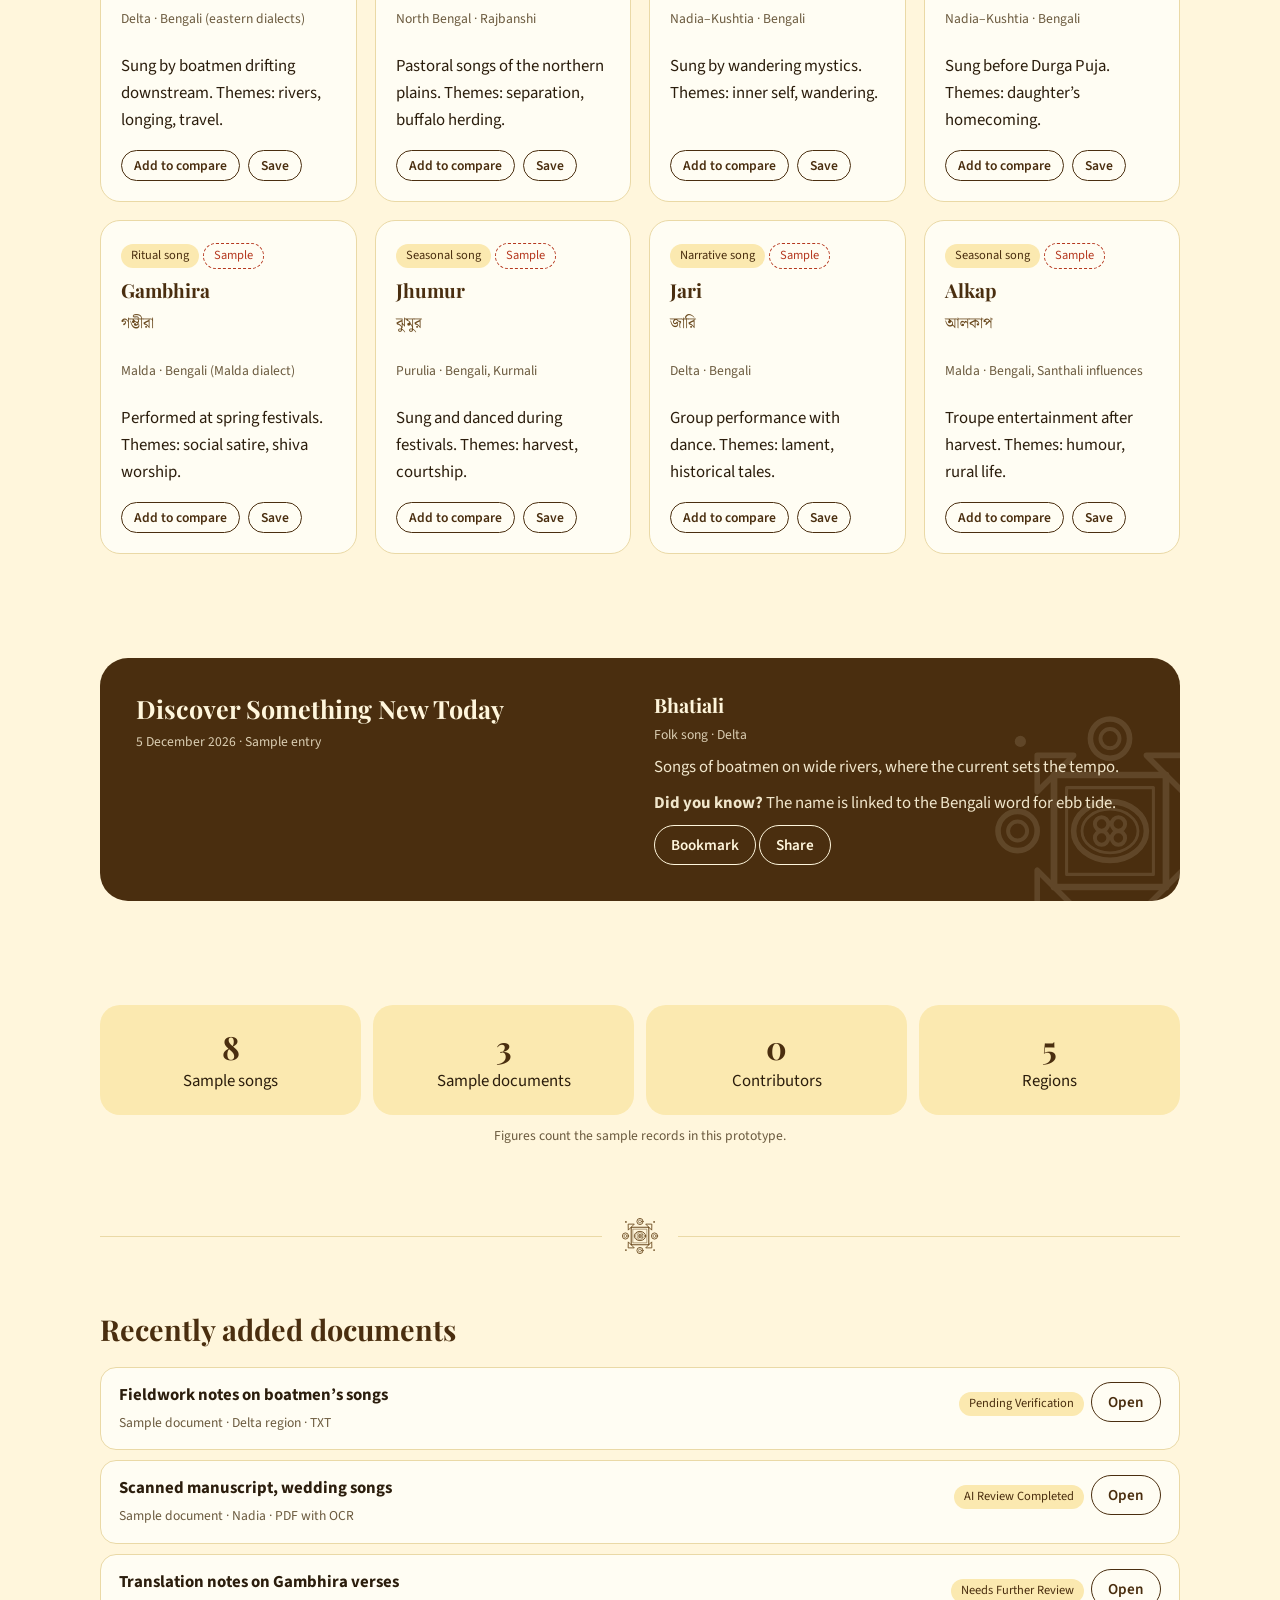
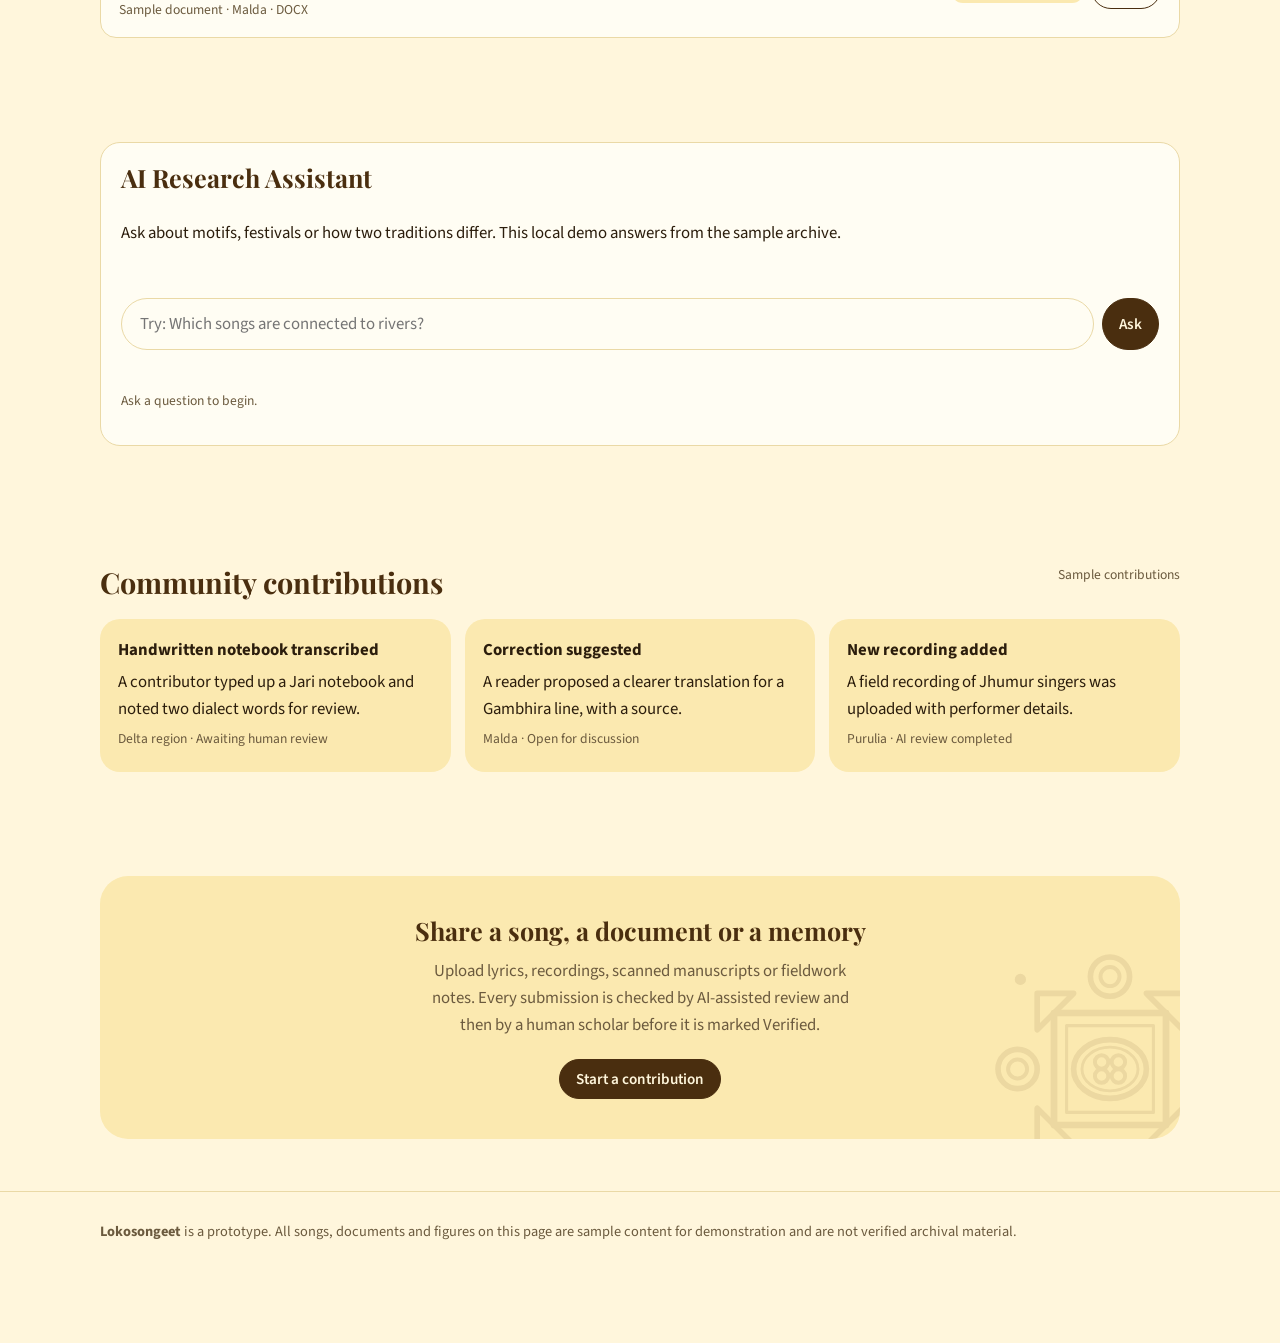
==== commit 1e73e8c0: "Style archive location subtitle" ====
--- a/index.html
+++ b/index.html
@@ -25,7 +25,7 @@
 <div class="hero hero-new">
 <div>
 <p class="eyebrow">A living field guide to Bengal</p>
-<h1 data-i="h1">Folk and Folk-Related Oral &amp; Performance Traditions of West Bengal and Bangladesh</h1>
+<h1 data-i="h1">Folk and Folk-Related Oral &amp; Performance Traditions <span class="hero-place" data-i="place">of West Bengal &amp; Bangladesh</span></h1>
 <p data-i="sub">A living archive of folk songs and oral traditions from West Bengal and Bangladesh, open to researchers, students, musicians and anyone curious.</p>
 <form class="search" role="search" id="sform"><input id="q" type="search" placeholder="Search by title, region, theme or festival (press /)" aria-label="Search the archive" list="sug"><datalist id="sug"></datalist><button class="primary" type="submit">Search</button></form>
 <div class="pop"><span>Try:</span><button data-q="Bhatiali">Bhatiali</button><button data-q="rivers">rivers</button><button data-q="Durga Puja">Durga Puja</button><button data-q="Malda">Malda</button></div>
--- a/style.css
+++ b/style.css
@@ -97,6 +97,7 @@
 .hero-new{position:relative;grid-template-columns:1.04fr .96fr;gap:64px;padding:74px 0 52px}
 .hero-new::before{content:"";position:absolute;left:-18vw;top:0;width:58vw;height:100%;background:linear-gradient(135deg,var(--sagebg),transparent 72%);opacity:.48;z-index:-1;pointer-events:none}
 .hero-new h1{max-width:680px;font-size:clamp(2.7rem,5.7vw,5.15rem);letter-spacing:-.045em}
+.hero-place{display:block;margin-top:12px;color:var(--clay);font:500 clamp(1.35rem,2.4vw,2.15rem)/1.25 'Source Sans 3','Noto Serif Bengali',sans-serif;letter-spacing:.01em}
 .hero-new p:not(.eyebrow):not(.cap){max-width:58ch;margin:22px 0;color:var(--mute);font-size:1.13rem}
 .eyebrow{display:flex;align-items:center;gap:10px;margin:0 0 18px!important;color:var(--clay);font-size:.77rem!important;font-weight:700;letter-spacing:.14em;text-transform:uppercase}
 .eyebrow::before{content:"";width:28px;height:2px;background:var(--clay)}
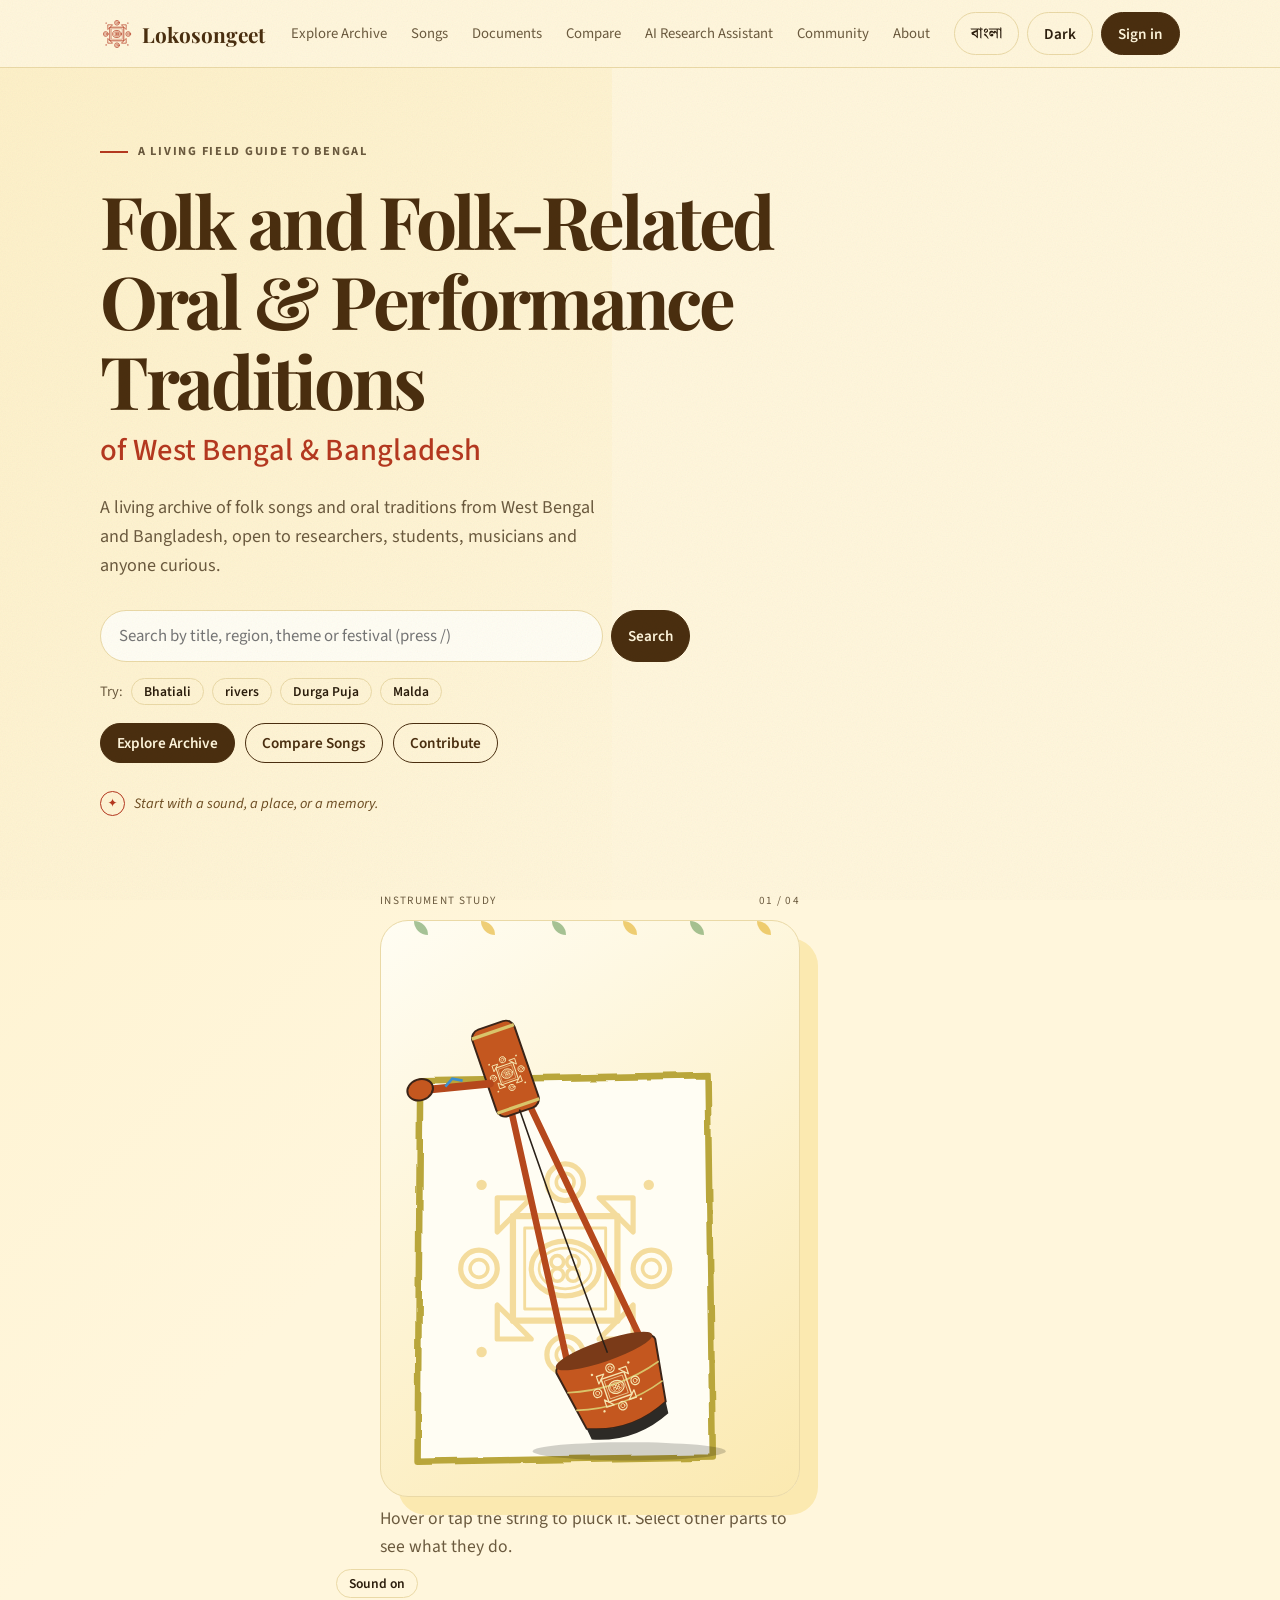
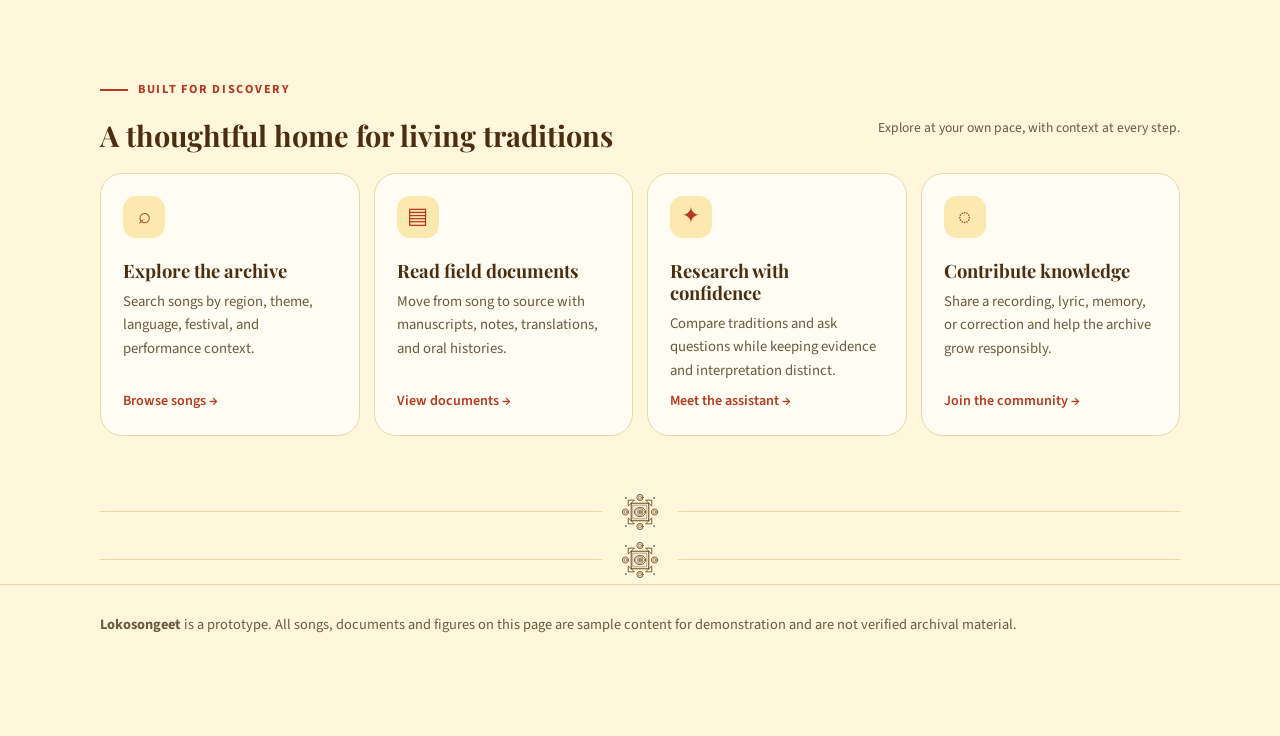
==== commit 5966665e: "Restructure site for launch-ready experience" ====
--- a/index.html
+++ b/index.html
@@ -7,13 +7,13 @@
 <link rel="stylesheet" href="https://fonts.googleapis.com/css2?family=Playfair+Display:wght@500;700&family=Source+Sans+3:wght@400;500;600&family=Noto+Serif+Bengali:wght@400;600&display=swap">
 <link rel="stylesheet" href="style.css">
 </head>
-<body>
+<body class="home-page">
 <svg width="0" height="0" style="position:absolute" aria-hidden="true"><defs><symbol id="mot" viewBox="0 0 100 100" fill="none" stroke="currentColor" stroke-linecap="round" stroke-linejoin="round"><rect x="30" y="30" width="40" height="40" stroke-width="2.4"/><rect x="34.5" y="34.5" width="31" height="31" stroke-width="1.1"/><ellipse cx="50" cy="50" rx="13" ry="10.5" stroke-width="2"/><ellipse cx="50" cy="50" rx="10" ry="7.8" stroke-width="1"/><g stroke-width="1.4"><circle cx="47" cy="47.5" r="2.4"/><circle cx="53" cy="47.5" r="2.4"/><circle cx="47" cy="52.5" r="2.4"/><circle cx="53" cy="52.5" r="2.4"/></g><g stroke-width="2"><circle cx="50" cy="17" r="7"/><circle cx="50" cy="83" r="7"/><circle cx="17" cy="50" r="7"/><circle cx="83" cy="50" r="7"/></g><g stroke-width="1.4"><circle cx="50" cy="17" r="3.4"/><circle cx="50" cy="83" r="3.4"/><circle cx="17" cy="50" r="3.4"/><circle cx="83" cy="50" r="3.4"/></g><g stroke-width="2"><path d="M24 23H37L24 36Z"/><path d="M76 23H63L76 36Z"/><path d="M24 77H37L24 64Z"/><path d="M76 77H63L76 64Z"/></g><g fill="currentColor" stroke="none"><circle cx="18" cy="18" r="2"/><circle cx="82" cy="18" r="2"/><circle cx="18" cy="82" r="2"/><circle cx="82" cy="82" r="2"/></g></symbol></defs></svg>
 <a class="skip" href="#top">Skip to content</a>
 <header><div class="bar">
 <a class="logo" href="#top"><svg viewBox="0 0 100 100" aria-hidden="true"><use href="#mot"/></svg>Lokosongeet</a>
 <nav aria-label="Main">
-<a href="#archive" data-i="n1">Explore Archive</a><a href="#archive">Songs</a><a href="#docs">Documents</a><a href="#archive" data-compare>Compare</a><a href="#assistant">AI Research Assistant</a><a href="#daily">Discover Daily</a><a href="#contribute">Community</a><a href="#about">About</a>
+<a href="archive.html" data-i="n1">Explore Archive</a><a href="archive.html">Songs</a><a href="documents.html">Documents</a><a href="archive.html#compare">Compare</a><a href="assistant.html">AI Research Assistant</a><a href="community.html">Community</a><a href="about.html">About</a>
 </nav>
 <div class="tools">
 <button class="ghost" id="lang" aria-label="Switch language">বাংলা</button>
@@ -29,7 +29,7 @@
 <p data-i="sub">A living archive of folk songs and oral traditions from West Bengal and Bangladesh, open to researchers, students, musicians and anyone curious.</p>
 <form class="search" role="search" id="sform"><input id="q" type="search" placeholder="Search by title, region, theme or festival (press /)" aria-label="Search the archive" list="sug"><datalist id="sug"></datalist><button class="primary" type="submit">Search</button></form>
 <div class="pop"><span>Try:</span><button data-q="Bhatiali">Bhatiali</button><button data-q="rivers">rivers</button><button data-q="Durga Puja">Durga Puja</button><button data-q="Malda">Malda</button></div>
-<div class="row" style="margin-top:18px"><a class="btn primary" href="#archive" data-i="b1">Explore Archive</a><a class="btn" href="#archive" data-compare data-i="b2">Compare Songs</a><a class="btn" href="#contribute" data-i="b3">Contribute</a></div>
+<div class="row" style="margin-top:18px"><a class="btn primary" href="archive.html" data-i="b1">Explore Archive</a><a class="btn" href="archive.html#compare" data-i="b2">Compare Songs</a><a class="btn" href="community.html" data-i="b3">Contribute</a></div>
 <div class="hero-note"><span class="note-mark">✦</span><span>Start with a sound, a place, or a memory.</span></div>
 </div>
 <div>
@@ -62,8 +62,15 @@
 </div>
 </div>
 
+<section class="features" aria-labelledby="features-title"><div class="head"><div><p class="eyebrow">Built for discovery</p><h2 id="features-title">A thoughtful home for living traditions</h2></div><p class="meta">Explore at your own pace, with context at every step.</p></div><div class="feature-grid">
+<a class="feature-card" href="archive.html"><span class="feature-icon">⌕</span><h3>Explore the archive</h3><p>Search songs by region, theme, language, festival, and performance context.</p><span class="feature-link">Browse songs →</span></a>
+<a class="feature-card" href="documents.html"><span class="feature-icon">▤</span><h3>Read field documents</h3><p>Move from song to source with manuscripts, notes, translations, and oral histories.</p><span class="feature-link">View documents →</span></a>
+<a class="feature-card" href="assistant.html"><span class="feature-icon">✦</span><h3>Research with confidence</h3><p>Compare traditions and ask questions while keeping evidence and interpretation distinct.</p><span class="feature-link">Meet the assistant →</span></a>
+<a class="feature-card" href="community.html"><span class="feature-icon">◌</span><h3>Contribute knowledge</h3><p>Share a recording, lyric, memory, or correction and help the archive grow responsibly.</p><span class="feature-link">Join the community →</span></a>
+</div></section>
+
 <div class="orn" aria-hidden="true"></div>
-<section><div class="head"><h2>Featured regions</h2><p class="meta">Pick a region to see its songs</p></div><div class="regs" id="regs"></div></section>
+<section class="home-regions"><div class="head"><h2>Featured regions</h2><p class="meta">Pick a region to see its songs</p></div><div class="regs" id="regs"></div></section>
 <section id="archive">
 <div class="head"><div><h2>Explore the archive</h2><p class="meta" id="count" aria-live="polite"></p></div><div class="chips" id="cats" role="group" aria-label="Filter by category"></div></div>
 <div class="grid" id="songs"></div>
@@ -94,7 +101,7 @@
 
 <div id="tray"><div class="in"><b id="tn"></b><div class="chips" id="tc"></div><button class="primary" id="go">Compare</button><button id="clr">Clear</button></div></div>
 <dialog id="dlg"><h2>Comparison</h2><div class="scroll"><table id="tbl"></table></div><p class="meta">This table shows archive metadata only. AI analysis, evidence labels and PDF/DOCX export need the backend and a server-side AI key.</p><button id="cls">Close</button></dialog>
-<dialog id="signinDlg"><h2>Sign in</h2><p class="meta">This prototype stores your session only in this browser.</p><form id="signinForm"><label>Email<br><input name="email" type="email" required placeholder="you@example.com"></label><label>Password<br><input name="password" type="password" required minlength="4" placeholder="At least 4 characters"></label><div class="acts"><button class="primary" type="submit">Continue</button><button type="button" data-close-dialog="signinDlg">Cancel</button></div></form></dialog>
+<dialog id="signinDlg"><h2>Sign in to Lokosongeet</h2><p class="meta">OAuth buttons are ready for your custom backend credentials.</p><div class="social-auth"><button data-provider="Google">Continue with Google</button><button data-provider="Gmail">Continue with Gmail</button><button data-provider="Facebook">Continue with Facebook</button></div><div class="auth-divider">or use email</div><form id="signinForm"><label>Email<br><input name="email" type="email" required placeholder="you@example.com"></label><label>Password<br><input name="password" type="password" required minlength="4" placeholder="At least 4 characters"></label><div class="acts"><button class="primary" type="submit">Continue</button><button type="button" data-close-dialog="signinDlg">Cancel</button></div></form></dialog>
 <dialog id="docDlg"><h2 id="docTitle"></h2><p id="docBody"></p><p class="meta">Sample document preview · archival verification is not complete.</p><button type="button" data-close-dialog="docDlg">Close</button></dialog>
 <dialog id="songDlg"><h2 id="songTitle"></h2><div id="songBody"></div><button type="button" data-close-dialog="songDlg">Close</button></dialog>
 <dialog id="contributeDlg"><h2>Start a contribution</h2><p class="meta">Add a sample submission to this local session.</p><form id="contributeForm"><label>Title<br><input name="title" required placeholder="Name of the song or memory"></label><label>Notes<br><textarea name="notes" rows="4" required placeholder="Tell us about it"></textarea></label><label>Attach a file (optional)<br><input name="file" type="file"></label><div class="acts"><button class="primary" type="submit">Submit contribution</button><button type="button" data-close-dialog="contributeDlg">Cancel</button></div></form></dialog>
--- a/style.css
+++ b/style.css
@@ -108,3 +108,21 @@
 .hero-new .art{border:1px solid var(--line);background:linear-gradient(145deg,var(--surf),var(--sagebg));box-shadow:18px 18px 0 var(--sagebg)}
 .hero-new .cap{max-width:420px;margin-left:auto;margin-right:auto}
 @media(max-width:820px){.hero-new{gap:34px;padding-top:48px}.hero-new::before{left:-20px;width:calc(100% + 40px);height:54%;}.hero-new .art{box-shadow:10px 10px 0 var(--sagebg)}}
+
+.hero-new{grid-template-columns:1fr;max-width:980px}
+.hero-new>div:first-child{max-width:820px}
+.hero-new>div:nth-child(2){order:2;max-width:520px;width:100%;margin:12px auto 0}
+.features{padding-top:30px}
+.features .head{align-items:end}
+.feature-grid{display:grid;grid-template-columns:repeat(4,1fr);gap:14px}
+.feature-card{display:flex;flex-direction:column;min-height:235px;padding:22px;border:1px solid var(--line);border-radius:22px;background:var(--surf);text-decoration:none;transition:transform .2s,box-shadow .2s}
+.feature-card:hover{transform:translateY(-4px);box-shadow:0 12px 24px #4a2e0f1c}
+.feature-icon{display:grid;place-items:center;width:42px;height:42px;margin-bottom:22px;border-radius:13px;background:var(--sagebg);color:var(--clay);font-size:1.4rem}
+.feature-card h3{font-size:1.15rem}.feature-card p{margin:8px 0;color:var(--mute);font-size:.92rem}.feature-link{margin-top:auto;color:var(--clay);font-size:.88rem;font-weight:600}
+.social-auth{display:grid;gap:8px;margin:18px 0}.social-auth button{width:100%;border-color:var(--line);text-align:left}.auth-divider{text-align:center;margin:14px 0;color:var(--mute);font-size:.8rem}
+.home-page>#top>.home-regions,.home-page>#top>#archive,.home-page>#top>#daily,.home-page>#top>#docs,.home-page>#top>#assistant,.home-page>#top>#community,.home-page>#top>#contribute,.home-page>#top>.stats,.home-page>#top>section:has(.stats){display:none}
+@media(max-width:900px){.feature-grid{grid-template-columns:repeat(2,1fr)}}
+@media(max-width:520px){.feature-grid{grid-template-columns:1fr}}
+.page{padding-top:72px;min-height:calc(100vh - 150px)}.page h1{max-width:820px;font-size:clamp(2.5rem,5vw,4.7rem);letter-spacing:-.04em}.lead{max-width:680px;color:var(--mute);font-size:1.2rem;margin:20px 0 34px}
+.page-grid{margin-top:30px}.page-grid .card h2{color:var(--green)}.band,.assistant-panel{margin:50px 0;padding:32px;border-radius:26px;background:var(--sagebg)}.band p{color:var(--mute)}.page-docs{max-width:850px}.assistant-panel{max-width:760px;background:var(--surf);border:1px solid var(--line);box-shadow:0 12px 30px #4a2e0f12}.assistant-message{display:flex;gap:16px;align-items:center;margin-bottom:20px}.developer{max-width:1000px}.developer-card{display:grid;grid-template-columns:150px 1fr;gap:34px;align-items:center;max-width:850px;margin:40px 0;background:var(--surf);border:1px solid var(--line);border-radius:28px;padding:32px}.developer-avatar{display:grid;place-items:center;width:130px;height:130px;border-radius:40px;background:var(--green);color:var(--on);font:700 2.2rem 'Playfair Display',serif}.developer-card h2{font-size:1.8rem}.developer-card p{color:var(--mute)}
+@media(max-width:600px){.developer-card{grid-template-columns:1fr}.developer-avatar{width:90px;height:90px;border-radius:28px;font-size:1.6rem}}
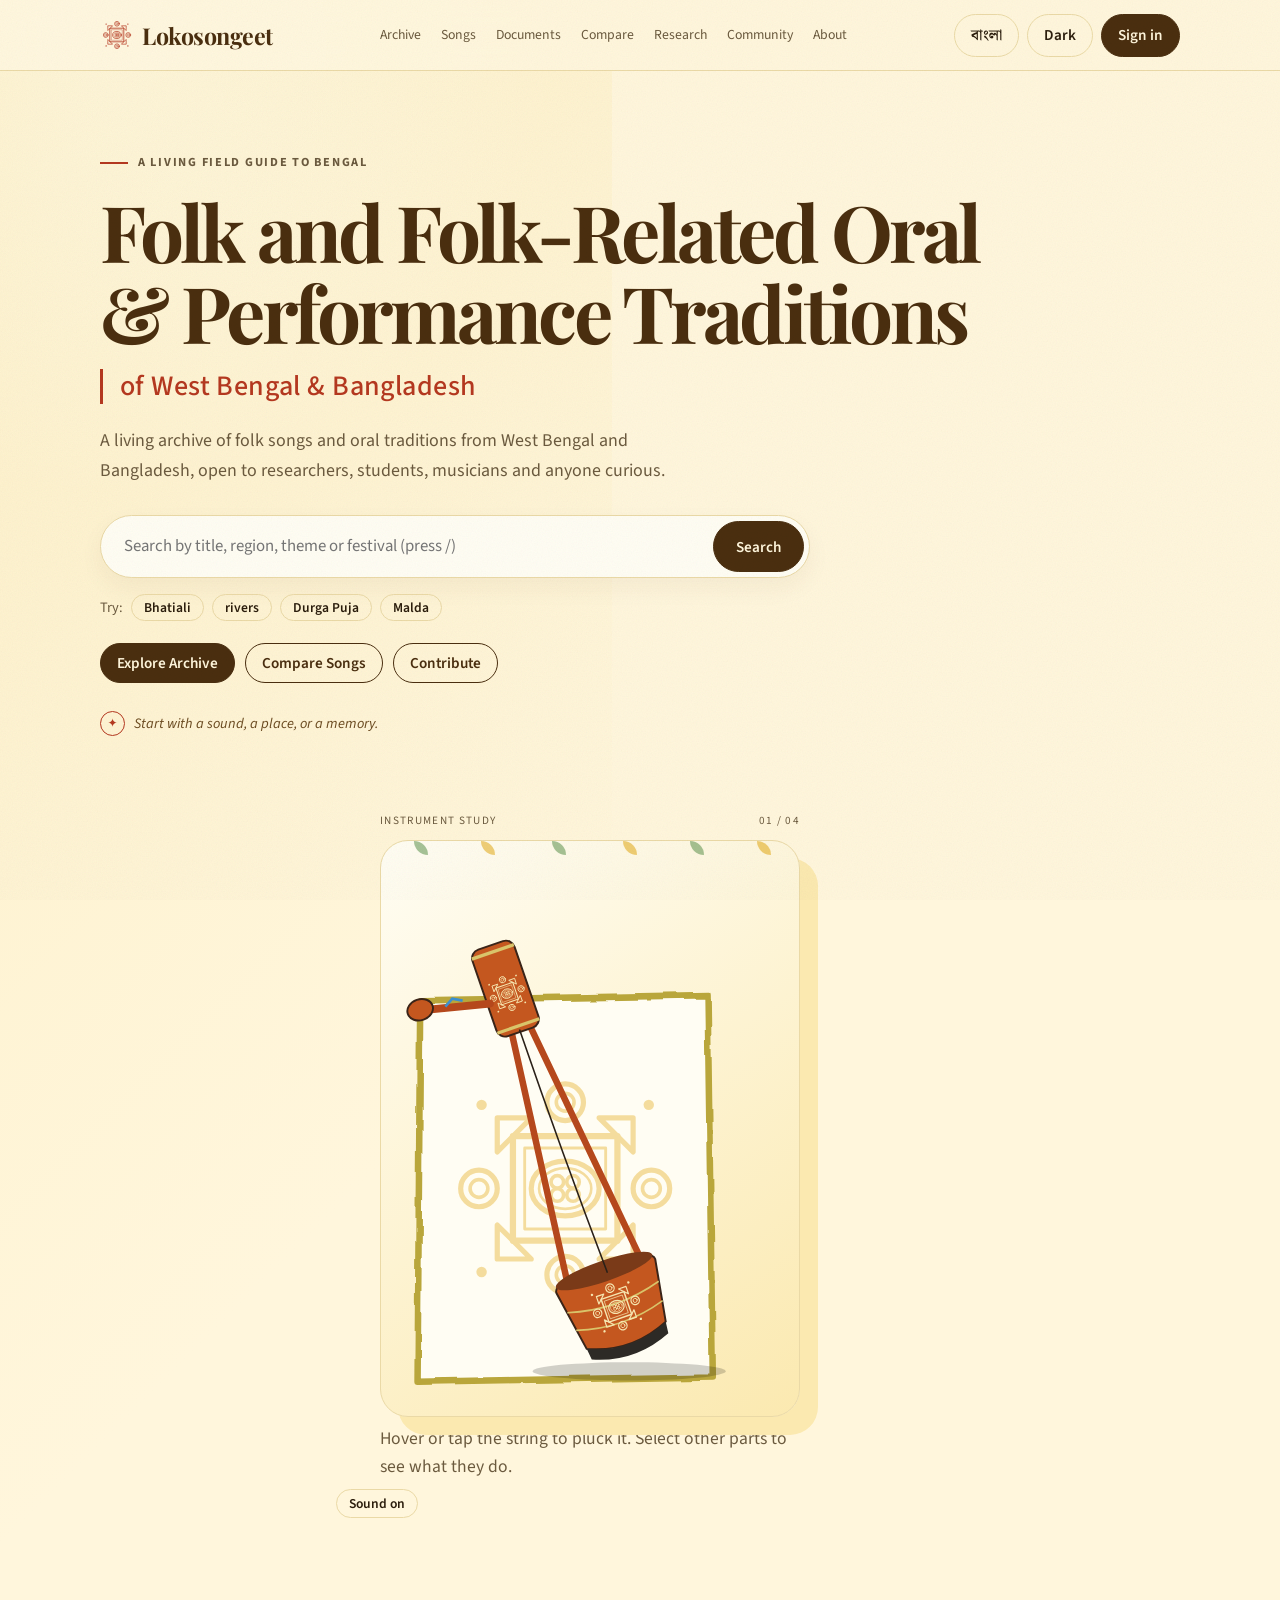
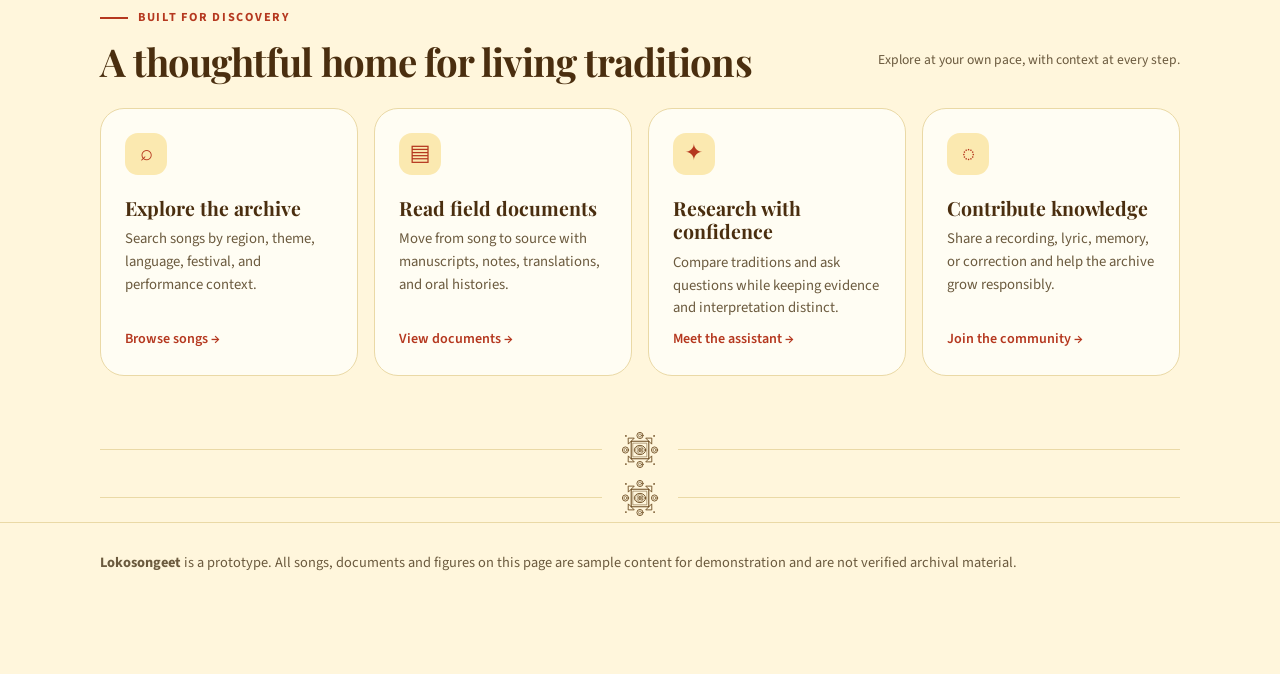
==== commit 9b770a4e: "Polish launch interface" ====
--- a/index.html
+++ b/index.html
@@ -13,7 +13,7 @@
 <header><div class="bar">
 <a class="logo" href="#top"><svg viewBox="0 0 100 100" aria-hidden="true"><use href="#mot"/></svg>Lokosongeet</a>
 <nav aria-label="Main">
-<a href="archive.html" data-i="n1">Explore Archive</a><a href="archive.html">Songs</a><a href="documents.html">Documents</a><a href="archive.html#compare">Compare</a><a href="assistant.html">AI Research Assistant</a><a href="community.html">Community</a><a href="about.html">About</a>
+<a href="archive.html" data-i="n1">Archive</a><a href="archive.html">Songs</a><a href="documents.html">Documents</a><a href="archive.html#compare">Compare</a><a href="assistant.html">Research</a><a href="community.html">Community</a><a href="about.html">About</a>
 </nav>
 <div class="tools">
 <button class="ghost" id="lang" aria-label="Switch language">বাংলা</button>
--- a/style.css
+++ b/style.css
@@ -126,3 +126,33 @@
 .page{padding-top:72px;min-height:calc(100vh - 150px)}.page h1{max-width:820px;font-size:clamp(2.5rem,5vw,4.7rem);letter-spacing:-.04em}.lead{max-width:680px;color:var(--mute);font-size:1.2rem;margin:20px 0 34px}
 .page-grid{margin-top:30px}.page-grid .card h2{color:var(--green)}.band,.assistant-panel{margin:50px 0;padding:32px;border-radius:26px;background:var(--sagebg)}.band p{color:var(--mute)}.page-docs{max-width:850px}.assistant-panel{max-width:760px;background:var(--surf);border:1px solid var(--line);box-shadow:0 12px 30px #4a2e0f12}.assistant-message{display:flex;gap:16px;align-items:center;margin-bottom:20px}.developer{max-width:1000px}.developer-card{display:grid;grid-template-columns:150px 1fr;gap:34px;align-items:center;max-width:850px;margin:40px 0;background:var(--surf);border:1px solid var(--line);border-radius:28px;padding:32px}.developer-avatar{display:grid;place-items:center;width:130px;height:130px;border-radius:40px;background:var(--green);color:var(--on);font:700 2.2rem 'Playfair Display',serif}.developer-card h2{font-size:1.8rem}.developer-card p{color:var(--mute)}
 @media(max-width:600px){.developer-card{grid-template-columns:1fr}.developer-avatar{width:90px;height:90px;border-radius:28px;font-size:1.6rem}}
+
+/* Refined launch UI */
+body{background:radial-gradient(circle at 8% 2%,#fffdf3 0,transparent 28rem),var(--bg)}
+header{background:color-mix(in srgb,var(--bg) 88%,transparent);backdrop-filter:blur(14px)}
+.bar{min-height:70px;gap:12px}
+.logo{font-size:1.45rem;letter-spacing:-.02em}
+nav{justify-content:center;gap:2px}
+nav a{font-size:.86rem;padding:7px 9px}
+.tools{margin-left:auto}
+.hero-new{padding:82px 0 48px;max-width:980px}
+.hero-new>div:first-child{max-width:880px}
+.hero-new h1{max-width:900px;font-size:clamp(2.8rem,6.1vw,5.25rem);line-height:1.04}
+.hero-place{margin-top:16px;padding-left:17px;border-left:3px solid var(--clay);font-size:clamp(1.25rem,2.2vw,2rem);letter-spacing:.015em}
+.hero-new p:not(.eyebrow):not(.cap){max-width:620px;font-size:1.12rem;line-height:1.65}
+.hero-new .search{max-width:710px;margin-top:30px;padding:5px;border:1px solid var(--line);border-radius:999px;background:var(--surf);box-shadow:0 10px 24px #4a2e0f0d}
+.hero-new .search input{border:0;background:transparent;box-shadow:none}
+.hero-new .search input:focus{outline:0}
+.hero-new .search button{padding-left:22px;padding-right:22px}
+.hero-new .row{margin-top:22px!important}
+.features{margin-top:4px;padding:38px 0 50px}
+.features .head{padding-bottom:4px}
+.features .eyebrow{margin-bottom:10px!important}
+.features h2{font-size:clamp(1.8rem,3vw,2.45rem);letter-spacing:-.025em}
+.feature-grid{gap:16px}
+.feature-card{min-height:250px;padding:24px;border-radius:24px}
+.feature-card h3{font-size:1.22rem}
+.feature-card p{line-height:1.55}
+.home-page .orn{margin-top:0}
+@media(max-width:920px){nav{justify-content:flex-start}.tools{flex-shrink:0}}
+@media(max-width:700px){.bar{flex-wrap:wrap;padding-top:10px;padding-bottom:8px}.tools{margin-left:auto}.hero-new{padding-top:52px}.hero-new .search{border:0;padding:0;background:none;box-shadow:none}.hero-new .search input{border:1px solid var(--line);background:var(--surf)}}
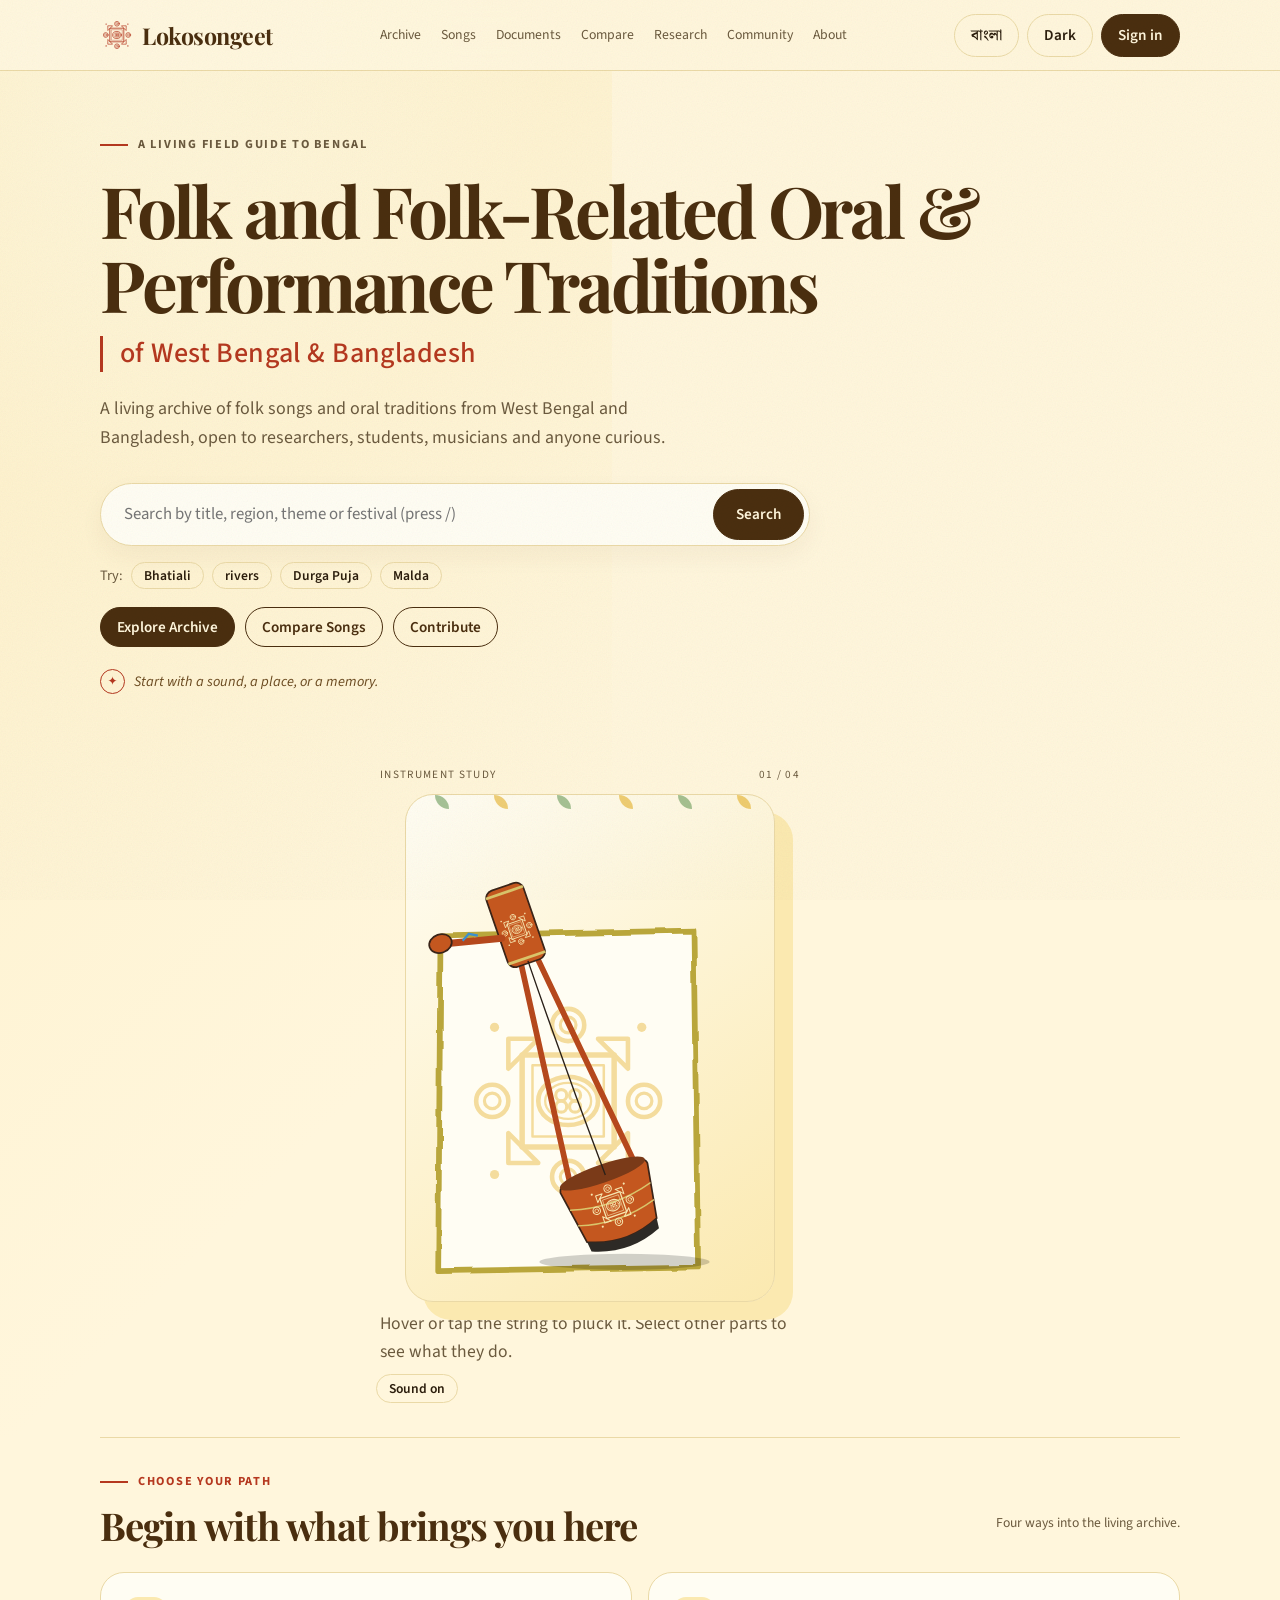
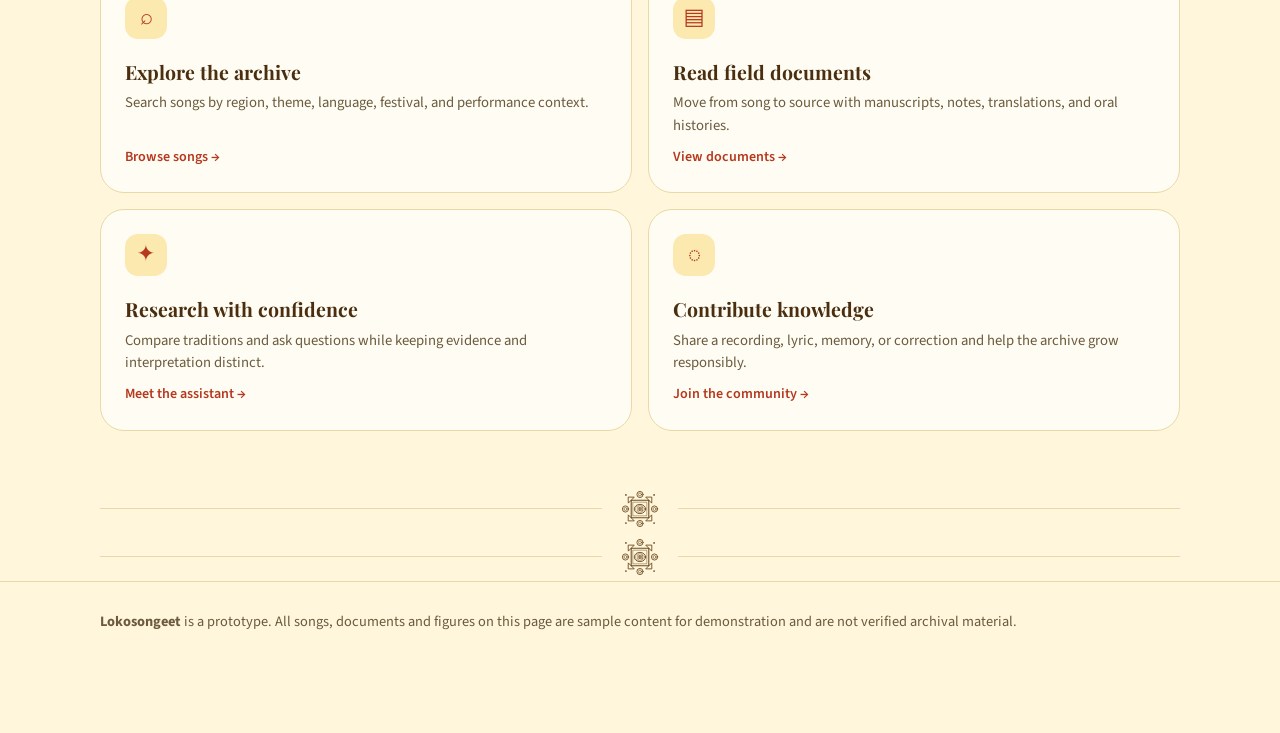
==== commit 205826e5: "Improve homepage information hierarchy" ====
--- a/index.html
+++ b/index.html
@@ -62,7 +62,7 @@
 </div>
 </div>
 
-<section class="features" aria-labelledby="features-title"><div class="head"><div><p class="eyebrow">Built for discovery</p><h2 id="features-title">A thoughtful home for living traditions</h2></div><p class="meta">Explore at your own pace, with context at every step.</p></div><div class="feature-grid">
+<section class="features" aria-labelledby="features-title"><div class="head"><div><p class="eyebrow">Choose your path</p><h2 id="features-title">Begin with what brings you here</h2></div><p class="meta">Four ways into the living archive.</p></div><div class="feature-grid">
 <a class="feature-card" href="archive.html"><span class="feature-icon">⌕</span><h3>Explore the archive</h3><p>Search songs by region, theme, language, festival, and performance context.</p><span class="feature-link">Browse songs →</span></a>
 <a class="feature-card" href="documents.html"><span class="feature-icon">▤</span><h3>Read field documents</h3><p>Move from song to source with manuscripts, notes, translations, and oral histories.</p><span class="feature-link">View documents →</span></a>
 <a class="feature-card" href="assistant.html"><span class="feature-icon">✦</span><h3>Research with confidence</h3><p>Compare traditions and ask questions while keeping evidence and interpretation distinct.</p><span class="feature-link">Meet the assistant →</span></a>
--- a/style.css
+++ b/style.css
@@ -135,24 +135,28 @@
 nav{justify-content:center;gap:2px}
 nav a{font-size:.86rem;padding:7px 9px}
 .tools{margin-left:auto}
-.hero-new{padding:82px 0 48px;max-width:980px}
+.hero-new{padding:64px 0 34px;max-width:980px}
 .hero-new>div:first-child{max-width:880px}
-.hero-new h1{max-width:900px;font-size:clamp(2.8rem,6.1vw,5.25rem);line-height:1.04}
+.hero-new h1{max-width:900px;font-size:clamp(2.65rem,5.55vw,4.7rem);line-height:1.04}
 .hero-place{margin-top:16px;padding-left:17px;border-left:3px solid var(--clay);font-size:clamp(1.25rem,2.2vw,2rem);letter-spacing:.015em}
 .hero-new p:not(.eyebrow):not(.cap){max-width:620px;font-size:1.12rem;line-height:1.65}
 .hero-new .search{max-width:710px;margin-top:30px;padding:5px;border:1px solid var(--line);border-radius:999px;background:var(--surf);box-shadow:0 10px 24px #4a2e0f0d}
 .hero-new .search input{border:0;background:transparent;box-shadow:none}
 .hero-new .search input:focus{outline:0}
 .hero-new .search button{padding-left:22px;padding-right:22px}
-.hero-new .row{margin-top:22px!important}
-.features{margin-top:4px;padding:38px 0 50px}
+.hero-new .row{margin-top:18px!important}
+.hero-note{margin-top:22px}
+.hero-new>div:nth-child(2){max-width:440px;margin-top:8px}
+.hero-new .art{max-width:370px}
+.features{margin-top:0;padding:34px 0 54px;border-top:1px solid var(--line)}
 .features .head{padding-bottom:4px}
 .features .eyebrow{margin-bottom:10px!important}
 .features h2{font-size:clamp(1.8rem,3vw,2.45rem);letter-spacing:-.025em}
-.feature-grid{gap:16px}
-.feature-card{min-height:250px;padding:24px;border-radius:24px}
+.feature-grid{grid-template-columns:repeat(2,1fr);gap:16px}
+.feature-card{min-height:210px;padding:24px;border-radius:24px}
 .feature-card h3{font-size:1.22rem}
 .feature-card p{line-height:1.55}
 .home-page .orn{margin-top:0}
 @media(max-width:920px){nav{justify-content:flex-start}.tools{flex-shrink:0}}
-@media(max-width:700px){.bar{flex-wrap:wrap;padding-top:10px;padding-bottom:8px}.tools{margin-left:auto}.hero-new{padding-top:52px}.hero-new .search{border:0;padding:0;background:none;box-shadow:none}.hero-new .search input{border:1px solid var(--line);background:var(--surf)}}
+@media(max-width:700px){.bar{flex-wrap:wrap;padding-top:10px;padding-bottom:8px}.tools{margin-left:auto}.hero-new{padding-top:44px}.hero-new .search{border:0;padding:0;background:none;box-shadow:none}.hero-new .search input{border:1px solid var(--line);background:var(--surf)}}
+@media(max-width:520px){.feature-grid{grid-template-columns:1fr}.feature-card{min-height:190px}}
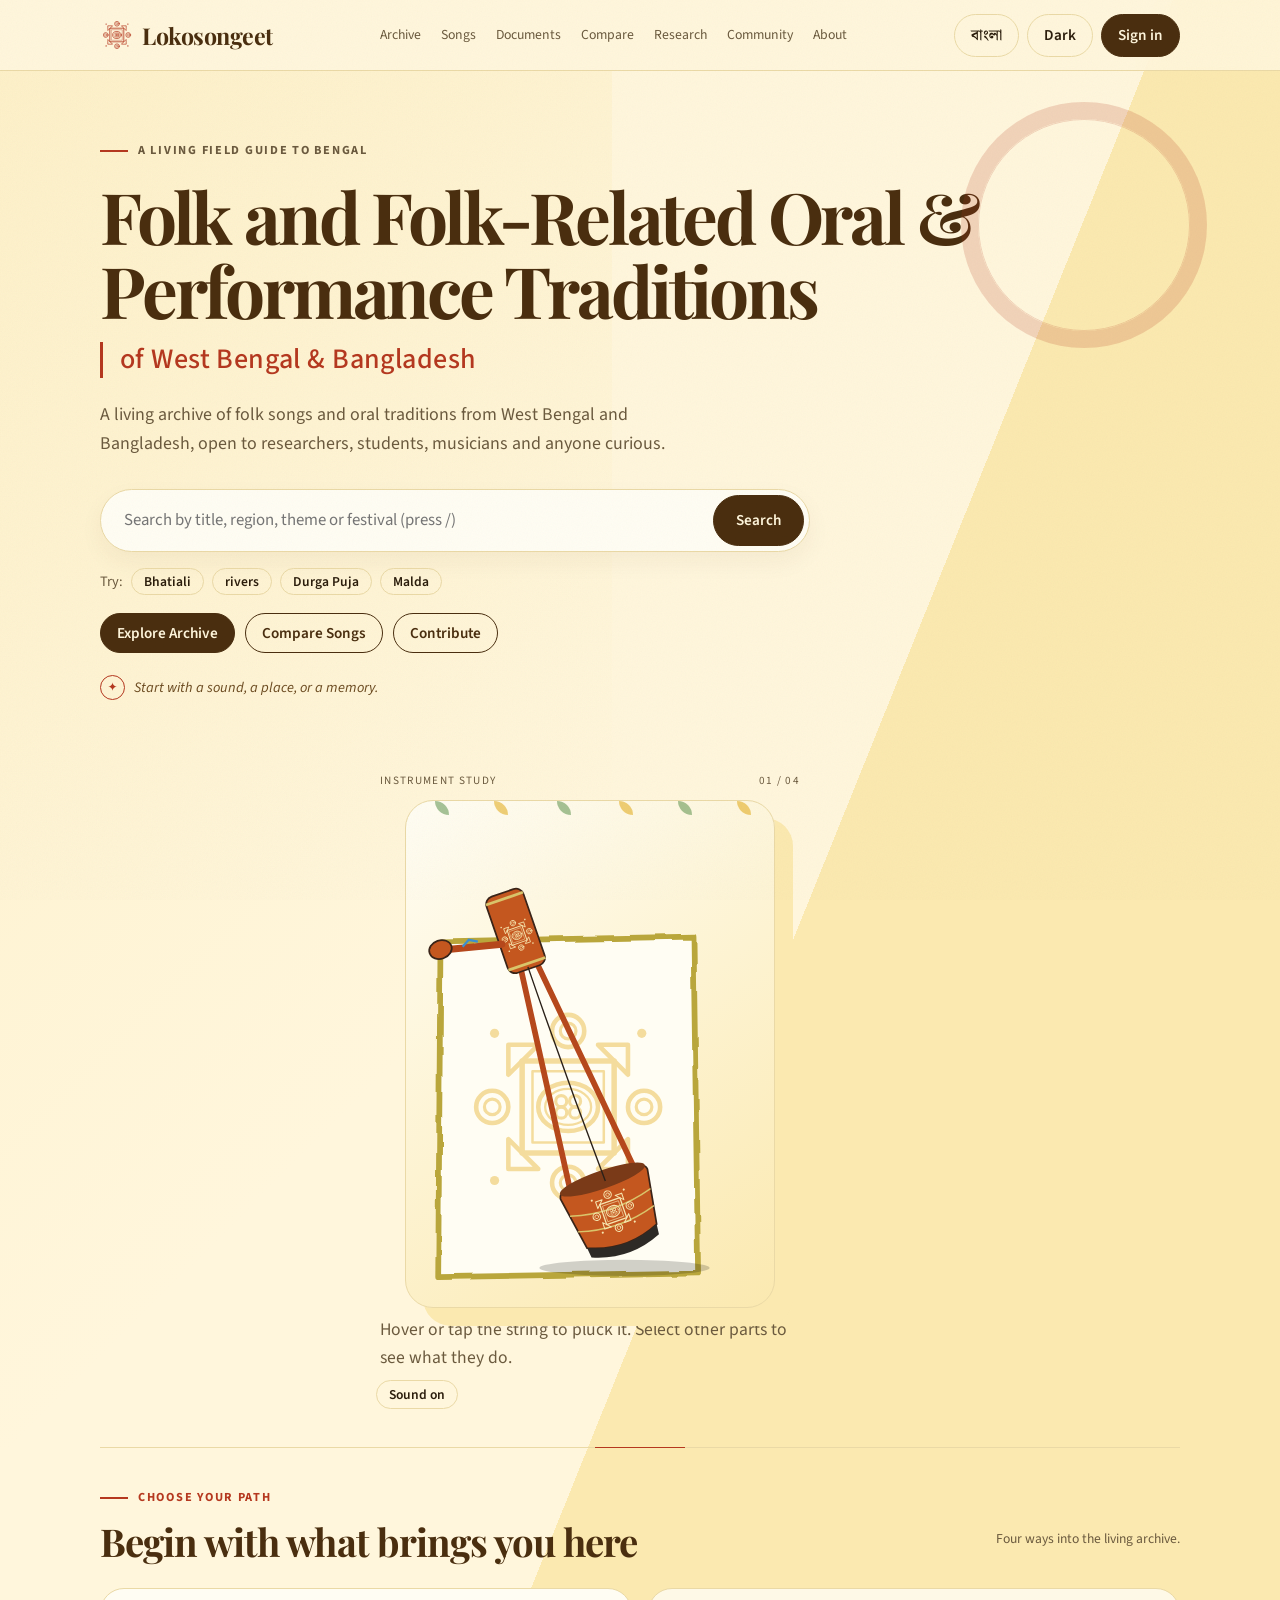
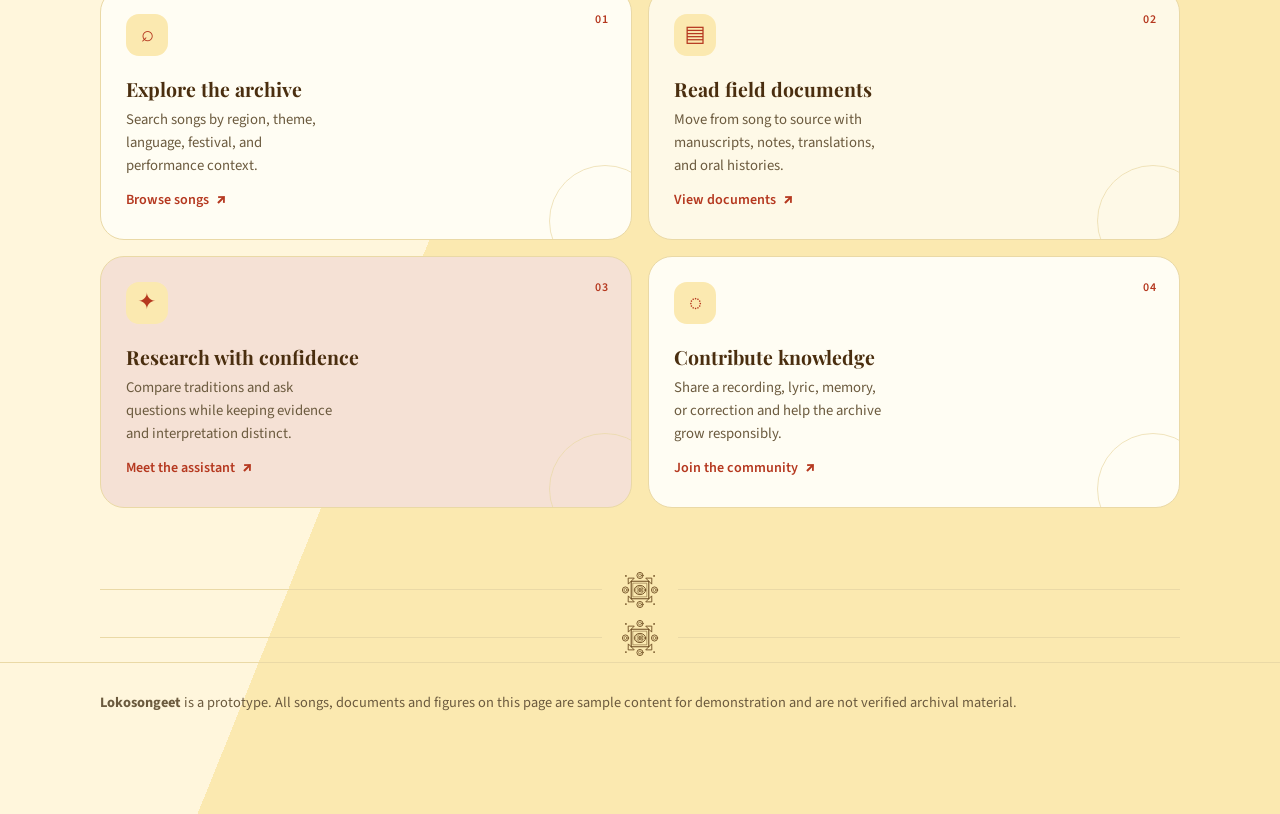
==== commit 7371404a: "Add editorial visual polish" ====
--- a/index.html
+++ b/index.html
@@ -63,10 +63,10 @@
 </div>
 
 <section class="features" aria-labelledby="features-title"><div class="head"><div><p class="eyebrow">Choose your path</p><h2 id="features-title">Begin with what brings you here</h2></div><p class="meta">Four ways into the living archive.</p></div><div class="feature-grid">
-<a class="feature-card" href="archive.html"><span class="feature-icon">⌕</span><h3>Explore the archive</h3><p>Search songs by region, theme, language, festival, and performance context.</p><span class="feature-link">Browse songs →</span></a>
-<a class="feature-card" href="documents.html"><span class="feature-icon">▤</span><h3>Read field documents</h3><p>Move from song to source with manuscripts, notes, translations, and oral histories.</p><span class="feature-link">View documents →</span></a>
-<a class="feature-card" href="assistant.html"><span class="feature-icon">✦</span><h3>Research with confidence</h3><p>Compare traditions and ask questions while keeping evidence and interpretation distinct.</p><span class="feature-link">Meet the assistant →</span></a>
-<a class="feature-card" href="community.html"><span class="feature-icon">◌</span><h3>Contribute knowledge</h3><p>Share a recording, lyric, memory, or correction and help the archive grow responsibly.</p><span class="feature-link">Join the community →</span></a>
+<a class="feature-card" href="archive.html"><span class="feature-num">01</span><span class="feature-icon">⌕</span><h3>Explore the archive</h3><p>Search songs by region, theme, language, festival, and performance context.</p><span class="feature-link">Browse songs <b>↗</b></span></a>
+<a class="feature-card" href="documents.html"><span class="feature-num">02</span><span class="feature-icon">▤</span><h3>Read field documents</h3><p>Move from song to source with manuscripts, notes, translations, and oral histories.</p><span class="feature-link">View documents <b>↗</b></span></a>
+<a class="feature-card" href="assistant.html"><span class="feature-num">03</span><span class="feature-icon">✦</span><h3>Research with confidence</h3><p>Compare traditions and ask questions while keeping evidence and interpretation distinct.</p><span class="feature-link">Meet the assistant <b>↗</b></span></a>
+<a class="feature-card" href="community.html"><span class="feature-num">04</span><span class="feature-icon">◌</span><h3>Contribute knowledge</h3><p>Share a recording, lyric, memory, or correction and help the archive grow responsibly.</p><span class="feature-link">Join the community <b>↗</b></span></a>
 </div></section>
 
 <div class="orn" aria-hidden="true"></div>
--- a/style.css
+++ b/style.css
@@ -3,6 +3,7 @@
 @media(prefers-color-scheme:dark){:root:not([data-theme="light"]){--bg:#1f160a;--surf:#2a1e0e;--ink:#f6ead0;--mute:#cdb98f;--green:#f3c24a;--sage:#e0a100;--sagebg:#3a2b1280;--clay:#ef8a70;--brown:#d9b36b;--line:#4a3718;--on:#1f160a}}
 :root[data-theme="dark"]{--bg:#1f160a;--surf:#2a1e0e;--ink:#f6ead0;--mute:#cdb98f;--green:#f3c24a;--sage:#e0a100;--sagebg:#3a2b1280;--clay:#ef8a70;--brown:#d9b36b;--line:#4a3718;--on:#1f160a}
 html{scroll-padding-top:env(safe-area-inset-top,0px);scroll-behavior:smooth}
+html,body{overflow-x:hidden}
 *{box-sizing:border-box}
 body{margin:0;background:var(--bg);color:var(--ink);font:400 1.05rem/1.6 'Source Sans 3','Noto Serif Bengali',system-ui,sans-serif}
 body::before{content:"";position:fixed;inset:0 0 auto;height:env(safe-area-inset-top,0px);background:var(--bg);z-index:30}
@@ -129,13 +130,16 @@
 
 /* Refined launch UI */
 body{background:radial-gradient(circle at 8% 2%,#fffdf3 0,transparent 28rem),var(--bg)}
+body.home-page{background:linear-gradient(112deg,var(--bg) 0%,var(--bg) 52%,var(--sagebg) 52%,var(--sagebg) 100%)}
+body.home-page::after{opacity:.045}
 header{background:color-mix(in srgb,var(--bg) 88%,transparent);backdrop-filter:blur(14px)}
 .bar{min-height:70px;gap:12px}
 .logo{font-size:1.45rem;letter-spacing:-.02em}
 nav{justify-content:center;gap:2px}
 nav a{font-size:.86rem;padding:7px 9px}
 .tools{margin-left:auto}
-.hero-new{padding:64px 0 34px;max-width:980px}
+.hero-new{position:relative;padding:70px 0 38px;max-width:980px}
+.hero-new::after{content:"";position:absolute;right:-110px;top:48px;width:210px;height:210px;border:1px solid var(--clay);border-radius:50%;opacity:.18;box-shadow:0 0 0 16px transparent,0 0 0 17px var(--clay);pointer-events:none}
 .hero-new>div:first-child{max-width:880px}
 .hero-new h1{max-width:900px;font-size:clamp(2.65rem,5.55vw,4.7rem);line-height:1.04}
 .hero-place{margin-top:16px;padding-left:17px;border-left:3px solid var(--clay);font-size:clamp(1.25rem,2.2vw,2rem);letter-spacing:.015em}
@@ -148,14 +152,20 @@
 .hero-note{margin-top:22px}
 .hero-new>div:nth-child(2){max-width:440px;margin-top:8px}
 .hero-new .art{max-width:370px}
-.features{margin-top:0;padding:34px 0 54px;border-top:1px solid var(--line)}
+.features{position:relative;margin-top:0;padding:40px 0 58px;border-top:1px solid var(--line)}
+.features::before{content:"";position:absolute;left:50%;top:-1px;width:90px;height:1px;background:var(--clay);transform:translateX(-50%)}
 .features .head{padding-bottom:4px}
 .features .eyebrow{margin-bottom:10px!important}
 .features h2{font-size:clamp(1.8rem,3vw,2.45rem);letter-spacing:-.025em}
 .feature-grid{grid-template-columns:repeat(2,1fr);gap:16px}
-.feature-card{min-height:210px;padding:24px;border-radius:24px}
+.feature-card{position:relative;min-height:210px;padding:25px;border-radius:24px;overflow:hidden}
+.feature-card:nth-child(2){background:color-mix(in srgb,var(--surf) 82%,var(--sagebg))}
+.feature-card:nth-child(3){background:color-mix(in srgb,var(--surf) 86%,var(--clay) 14%)}
+.feature-card::after{content:"";position:absolute;right:-30px;bottom:-38px;width:110px;height:110px;border:1px solid var(--line);border-radius:50%;opacity:.7}
+.feature-num{position:absolute;right:22px;top:22px;color:var(--clay);font:600 .75rem 'Source Sans 3',sans-serif;letter-spacing:.1em}
 .feature-card h3{font-size:1.22rem}
-.feature-card p{line-height:1.55}
+.feature-card p{line-height:1.55;max-width:30ch}
+.feature-link b{display:inline-block;margin-left:4px;font-size:1.1rem;transition:transform .2s}.feature-card:hover .feature-link b{transform:translate(3px,-3px)}
 .home-page .orn{margin-top:0}
 @media(max-width:920px){nav{justify-content:flex-start}.tools{flex-shrink:0}}
 @media(max-width:700px){.bar{flex-wrap:wrap;padding-top:10px;padding-bottom:8px}.tools{margin-left:auto}.hero-new{padding-top:44px}.hero-new .search{border:0;padding:0;background:none;box-shadow:none}.hero-new .search input{border:1px solid var(--line);background:var(--surf)}}
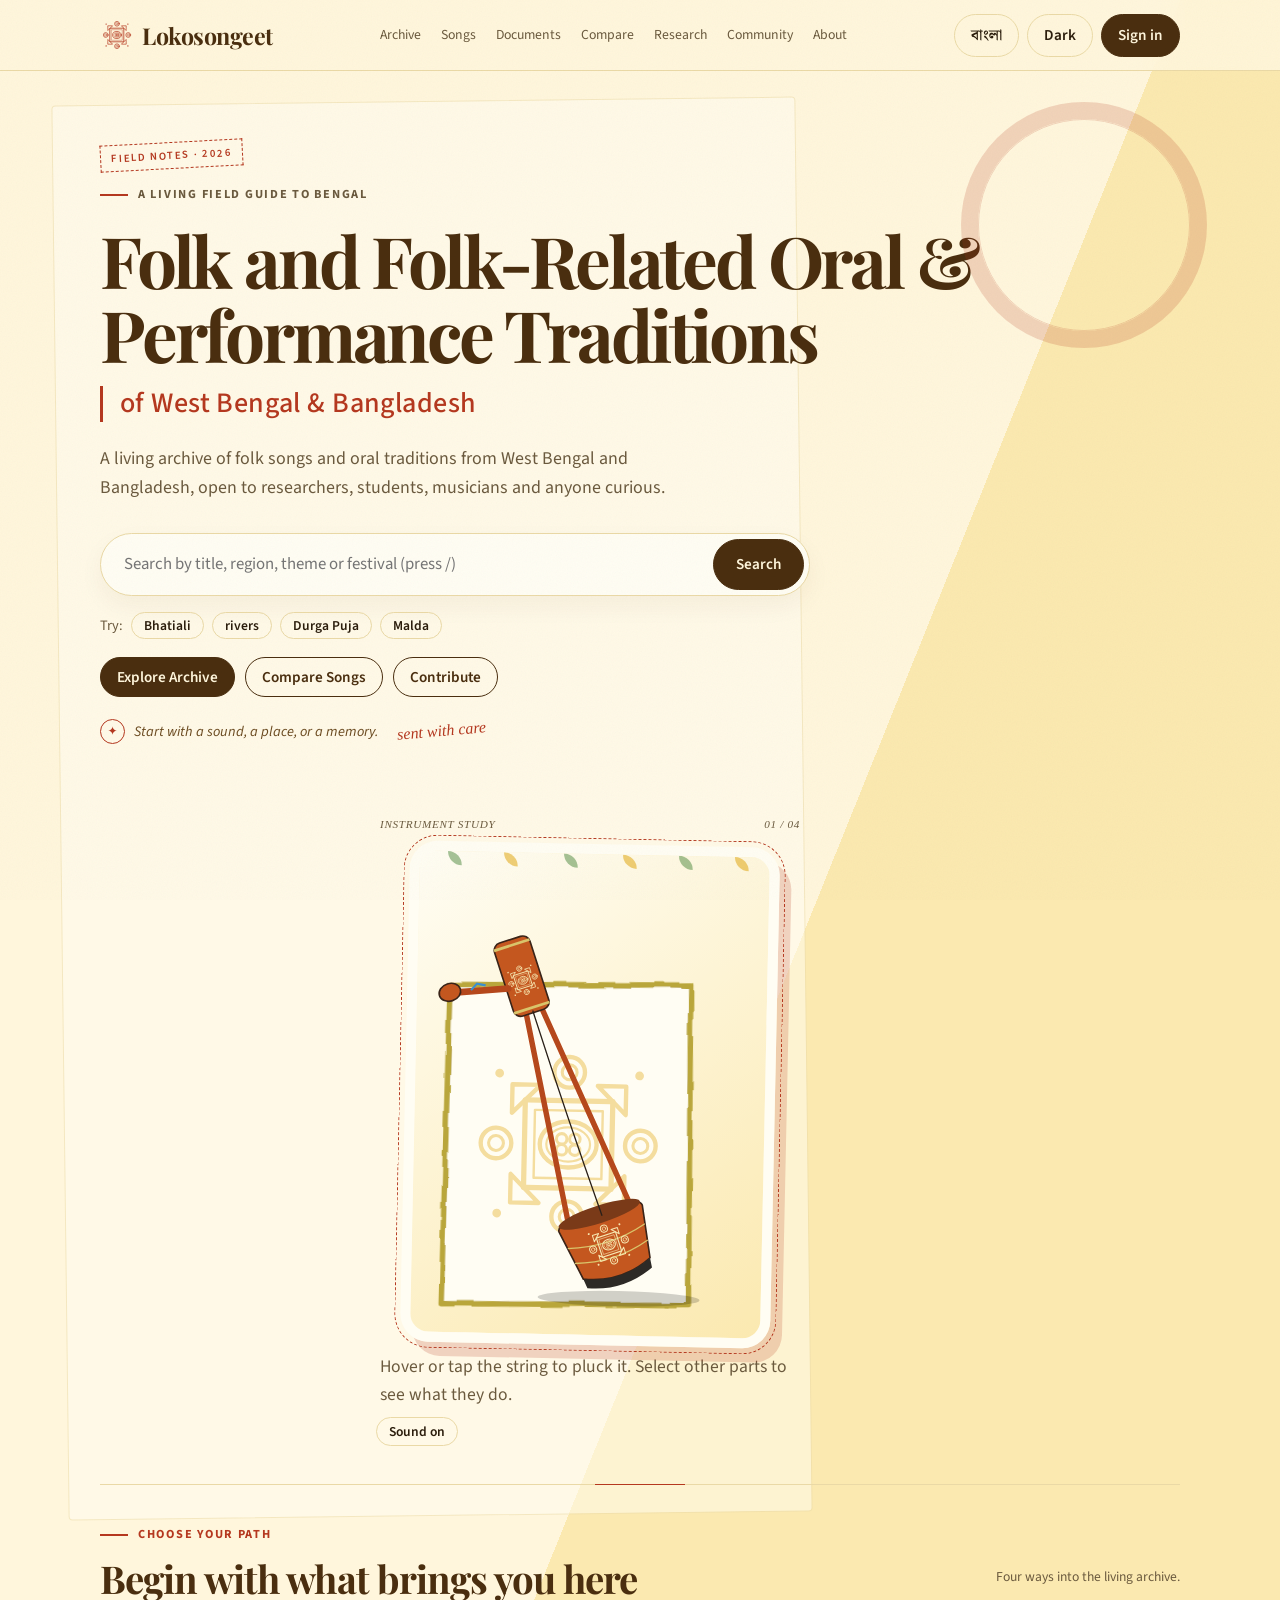
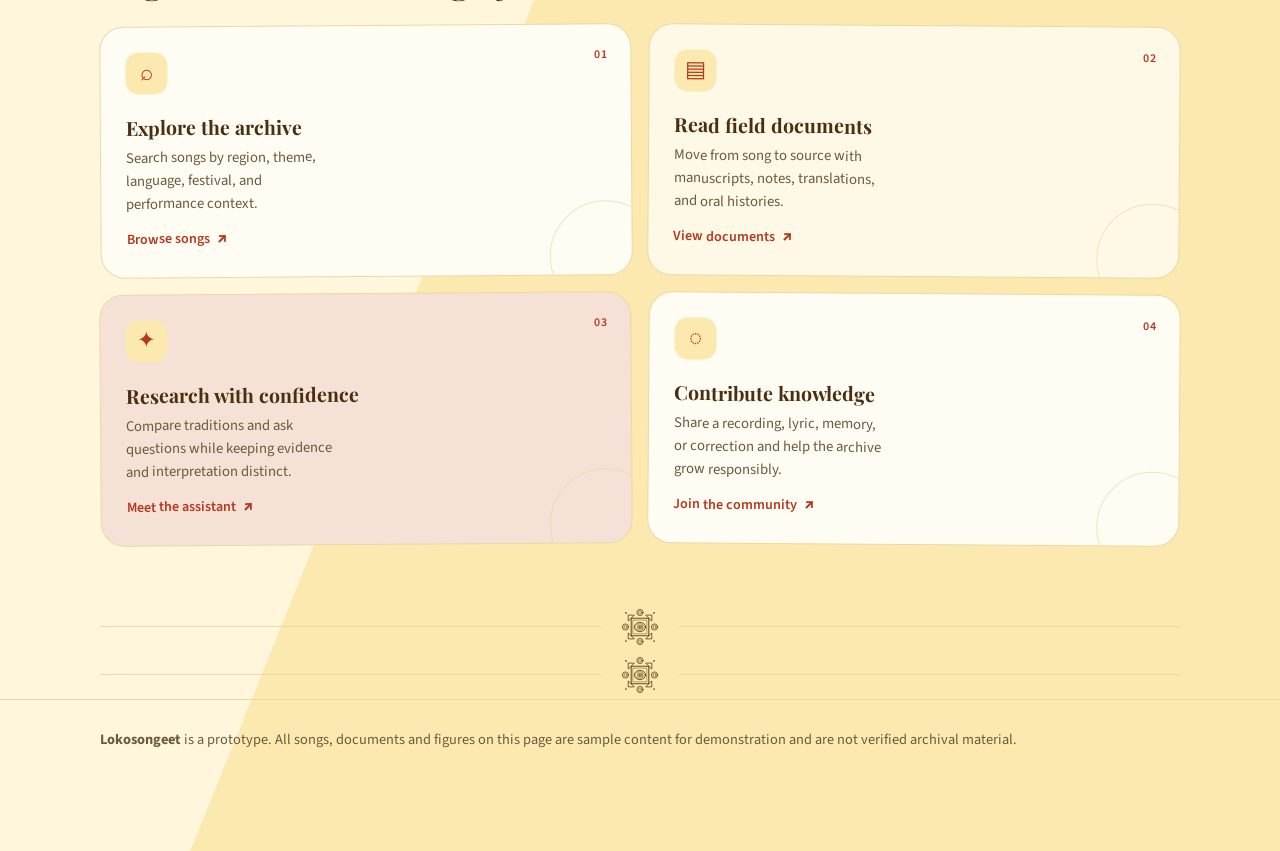
==== commit 7ebab96c: "Create postcard-inspired visual style" ====
--- a/index.html
+++ b/index.html
@@ -24,13 +24,13 @@
 <main id="top" class="wrap">
 <div class="hero hero-new">
 <div>
-<p class="eyebrow">A living field guide to Bengal</p>
+<div class="postmark">FIELD NOTES · 2026</div><p class="eyebrow">A living field guide to Bengal</p>
 <h1 data-i="h1">Folk and Folk-Related Oral &amp; Performance Traditions <span class="hero-place" data-i="place">of West Bengal &amp; Bangladesh</span></h1>
 <p data-i="sub">A living archive of folk songs and oral traditions from West Bengal and Bangladesh, open to researchers, students, musicians and anyone curious.</p>
 <form class="search" role="search" id="sform"><input id="q" type="search" placeholder="Search by title, region, theme or festival (press /)" aria-label="Search the archive" list="sug"><datalist id="sug"></datalist><button class="primary" type="submit">Search</button></form>
 <div class="pop"><span>Try:</span><button data-q="Bhatiali">Bhatiali</button><button data-q="rivers">rivers</button><button data-q="Durga Puja">Durga Puja</button><button data-q="Malda">Malda</button></div>
 <div class="row" style="margin-top:18px"><a class="btn primary" href="archive.html" data-i="b1">Explore Archive</a><a class="btn" href="archive.html#compare" data-i="b2">Compare Songs</a><a class="btn" href="community.html" data-i="b3">Contribute</a></div>
-<div class="hero-note"><span class="note-mark">✦</span><span>Start with a sound, a place, or a memory.</span></div>
+<div class="hero-note"><span class="note-mark">✦</span><span>Start with a sound, a place, or a memory.</span><span class="scribble">sent with care</span></div>
 </div>
 <div>
 <div class="visual-label"><span>Instrument study</span><span>01 / 04</span></div>
--- a/style.css
+++ b/style.css
@@ -139,8 +139,10 @@
 nav a{font-size:.86rem;padding:7px 9px}
 .tools{margin-left:auto}
 .hero-new{position:relative;padding:70px 0 38px;max-width:980px}
+.hero-new::before{content:"";position:absolute;inset:30px -40px 0 -40px;border:1px solid var(--line);border-radius:4px;transform:rotate(-.7deg);background:var(--surf);opacity:.5;z-index:-1;pointer-events:none}
 .hero-new::after{content:"";position:absolute;right:-110px;top:48px;width:210px;height:210px;border:1px solid var(--clay);border-radius:50%;opacity:.18;box-shadow:0 0 0 16px transparent,0 0 0 17px var(--clay);pointer-events:none}
 .hero-new>div:first-child{max-width:880px}
+.postmark{display:inline-block;margin:0 0 16px;padding:5px 10px;border:1px dashed var(--clay);color:var(--clay);font:600 .68rem 'Source Sans 3',sans-serif;letter-spacing:.15em;transform:rotate(-3deg)}
 .hero-new h1{max-width:900px;font-size:clamp(2.65rem,5.55vw,4.7rem);line-height:1.04}
 .hero-place{margin-top:16px;padding-left:17px;border-left:3px solid var(--clay);font-size:clamp(1.25rem,2.2vw,2rem);letter-spacing:.015em}
 .hero-new p:not(.eyebrow):not(.cap){max-width:620px;font-size:1.12rem;line-height:1.65}
@@ -150,8 +152,11 @@
 .hero-new .search button{padding-left:22px;padding-right:22px}
 .hero-new .row{margin-top:18px!important}
 .hero-note{margin-top:22px}
+.scribble{margin-left:10px;color:var(--clay);font:italic 1rem Georgia,serif;transform:rotate(-5deg)}
 .hero-new>div:nth-child(2){max-width:440px;margin-top:8px}
 .hero-new .art{max-width:370px}
+.hero-new .art{border:10px solid var(--surf);outline:1px dashed var(--clay);outline-offset:5px;transform:rotate(1.2deg);box-shadow:12px 14px 0 color-mix(in srgb,var(--clay) 20%,transparent)}
+.visual-label{font-family:Georgia,serif;font-style:italic;letter-spacing:.06em}
 .features{position:relative;margin-top:0;padding:40px 0 58px;border-top:1px solid var(--line)}
 .features::before{content:"";position:absolute;left:50%;top:-1px;width:90px;height:1px;background:var(--clay);transform:translateX(-50%)}
 .features .head{padding-bottom:4px}
@@ -163,6 +168,7 @@
 .feature-card:nth-child(3){background:color-mix(in srgb,var(--surf) 86%,var(--clay) 14%)}
 .feature-card::after{content:"";position:absolute;right:-30px;bottom:-38px;width:110px;height:110px;border:1px solid var(--line);border-radius:50%;opacity:.7}
 .feature-num{position:absolute;right:22px;top:22px;color:var(--clay);font:600 .75rem 'Source Sans 3',sans-serif;letter-spacing:.1em}
+.feature-card:nth-child(odd){transform:rotate(-.4deg)}.feature-card:nth-child(even){transform:rotate(.4deg)}.feature-card:hover{transform:translateY(-5px) rotate(0)}
 .feature-card h3{font-size:1.22rem}
 .feature-card p{line-height:1.55;max-width:30ch}
 .feature-link b{display:inline-block;margin-left:4px;font-size:1.1rem;transition:transform .2s}.feature-card:hover .feature-link b{transform:translate(3px,-3px)}
